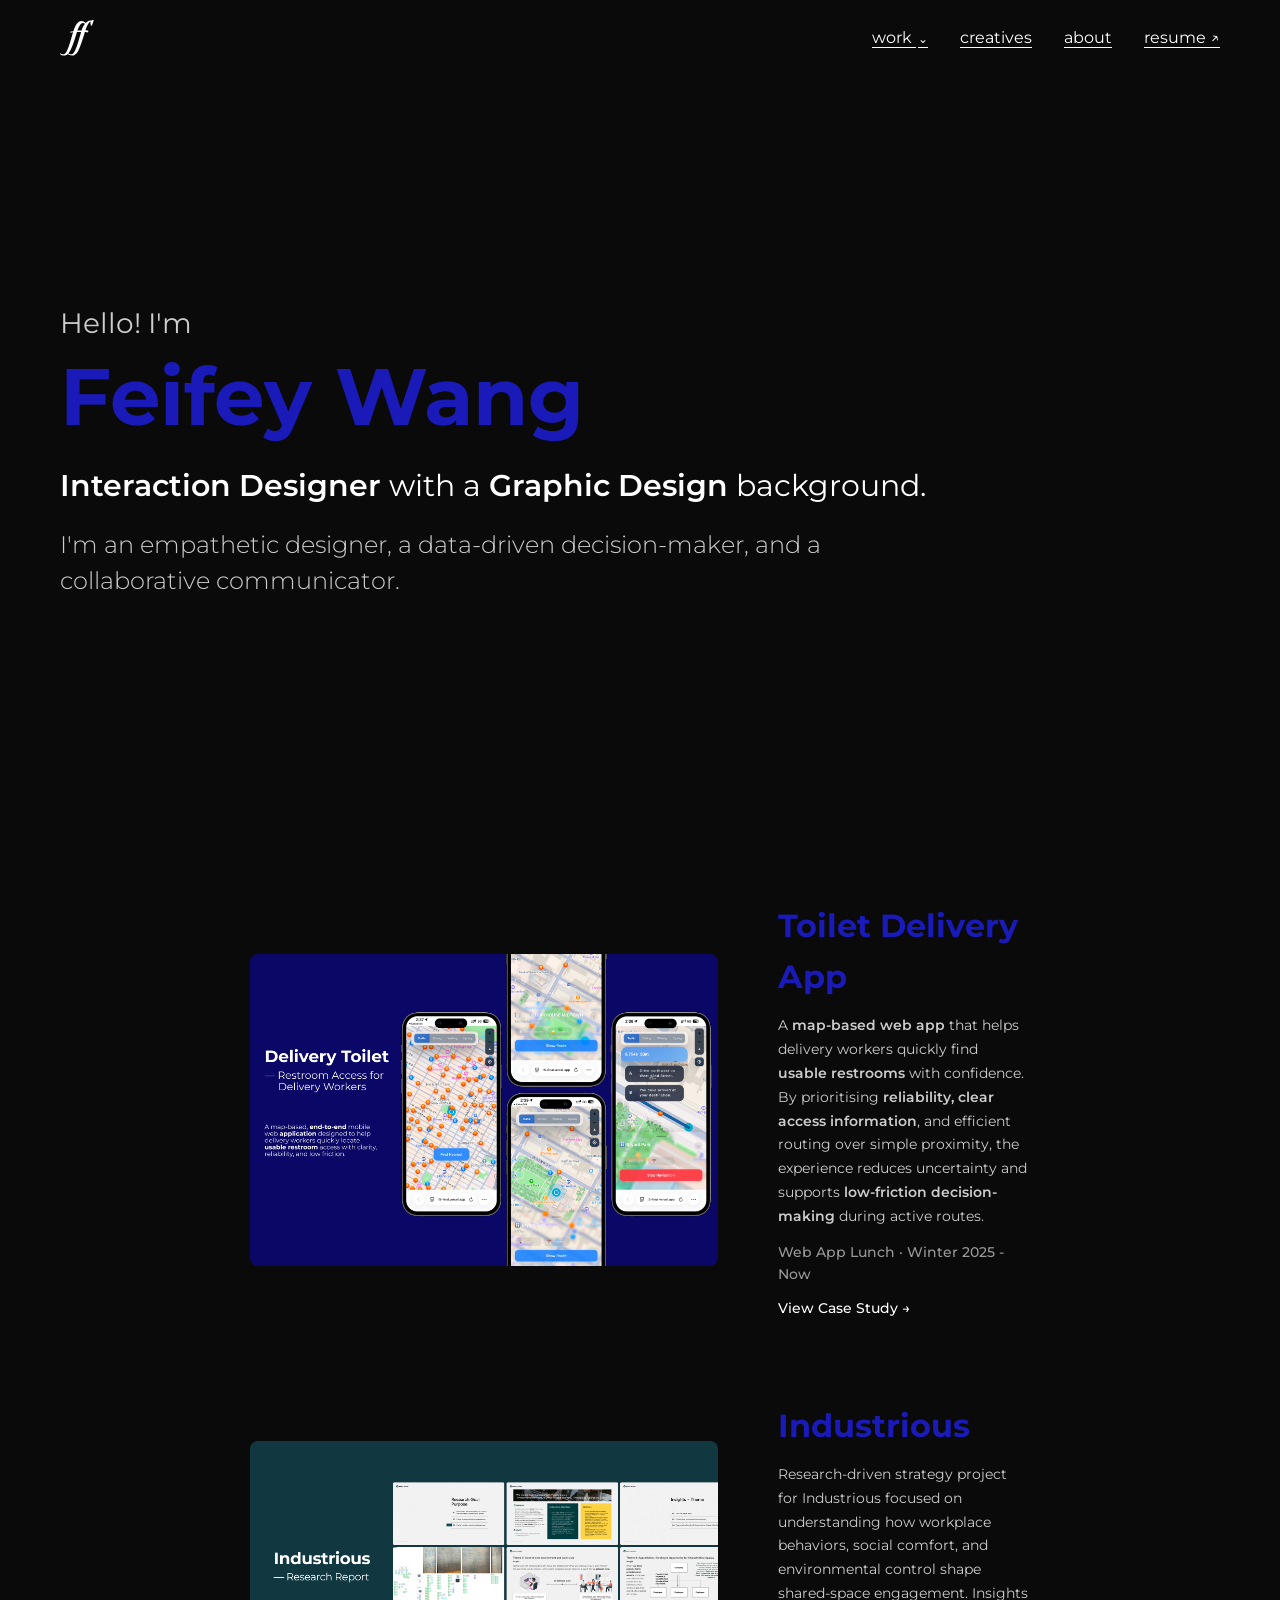
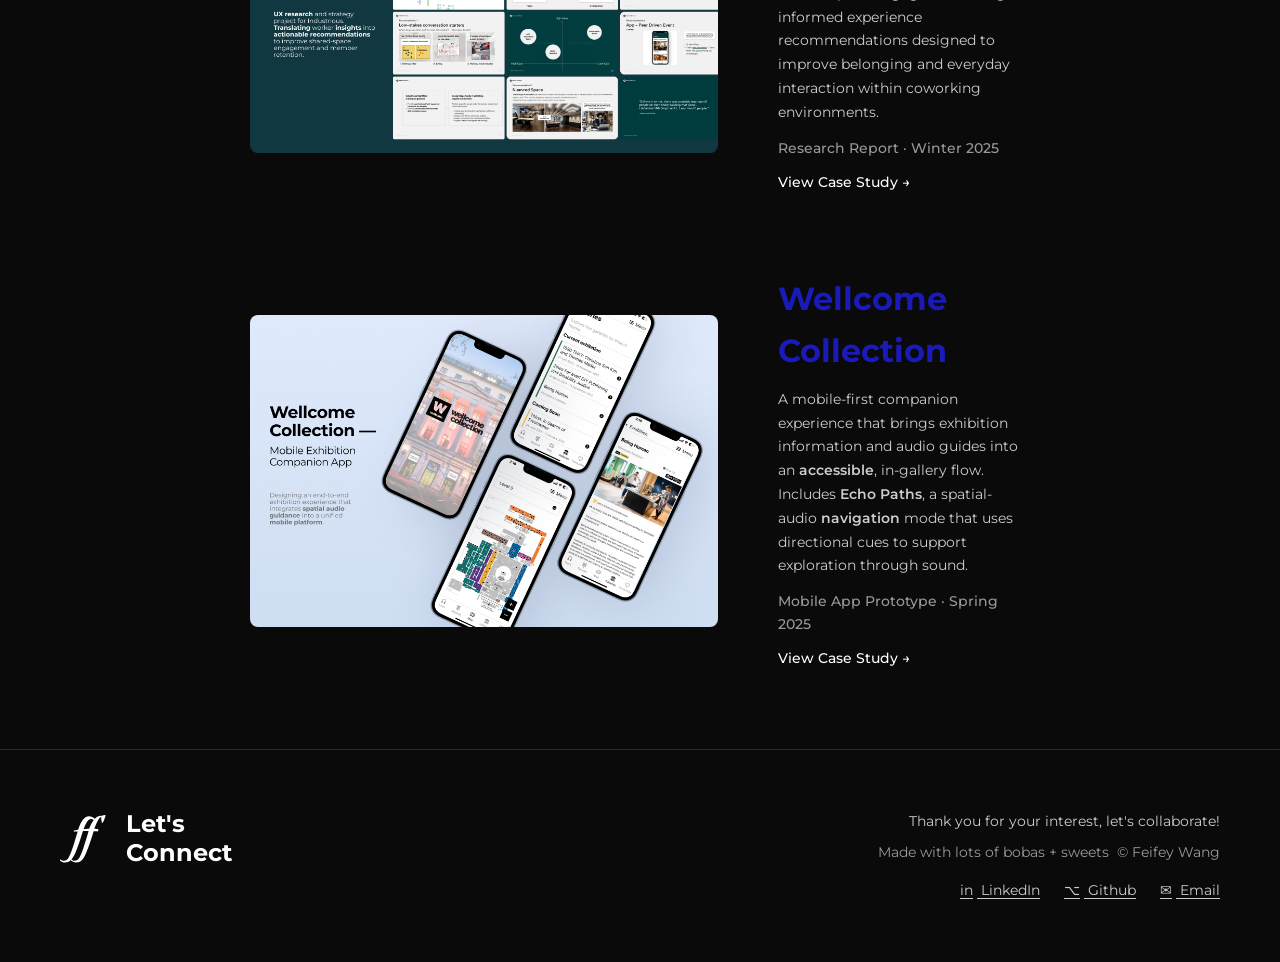
==== index.html @ dd82bda0 "Move site files to repo root for GitHub Pages deployment" ====
<!DOCTYPE html>
<html lang="en">
<head>
  <meta charset="UTF-8">
  <meta name="viewport" content="width=device-width, initial-scale=1.0">
  <title>Feifey Wang — Interaction Designer</title>
  <link rel="icon" href="重用/ff.svg">
  <link rel="apple-touch-icon" href="重用/ff.svg">
  <link rel="preconnect" href="https://fonts.googleapis.com">
  <link rel="preconnect" href="https://fonts.gstatic.com" crossorigin>
  <link href="https://fonts.googleapis.com/css2?family=Montserrat:wght@300;400;500;600;700&display=swap" rel="stylesheet">
  <link rel="stylesheet" href="style.css">
</head>
<body>

  <!-- ======================== NAV ======================== -->
  <nav class="nav">
    <a href="index.html" class="nav-logo">
      <img src="重用/ff.svg" alt="Feifey Wang logo">
    </a>
    <div class="nav-links">
      <div class="nav-dropdown">
        <a href="#works" class="nav-link dropdown-trigger">work <span class="dropdown-arrow">&#8964;</span></a>
        <div class="dropdown-menu">
          <div class="dropdown-menu-inner">
            <a href="toiletdeliveryapp.html">Toilet Delivery</a>
            <a href="industrious.html">Industrious</a>
            <a href="wellcomecollection.html">Wellcome Collection</a>
          </div>
        </div>
      </div>
      <a href="creatives.html" class="nav-link">creatives</a>
      <a href="about.html" class="nav-link">about</a>
      <a href="assets/Feifey_Wang_Resume_Interaction.pdf" class="nav-link" target="_blank" rel="noopener noreferrer">resume ↗</a>
    </div>
  </nav>

  <!-- ======================== HERO ======================== -->
  <section class="hero">
    <div class="hero-content">
      <p class="hero-greeting">Hello! I'm</p>
      <h1 class="hero-name">Feifey Wang</h1>
      <p class="hero-tagline">
        <strong>Interaction Designer</strong> with a <strong>Graphic Design</strong> background.
      </p>
      <p class="hero-description">
        I'm an empathetic designer, a data-driven decision-maker, and a collaborative communicator.
      </p>
    </div>
  </section>

  <!-- ======================== WORKS ======================== -->
  <section class="works" id="works">

    <!-- Project Card 1: Toilet Delivery App -->
    <article class="project-card">
      <a href="toiletdeliveryapp.html" class="project-card-image">
        <img src="重用/Delivery_Toilet.png" alt="Toilet Delivery App — map-based web app for delivery workers">
      </a>
      <div class="project-card-info">
        <h2 class="project-card-title">
          <a href="toiletdeliveryapp.html">Toilet Delivery App</a>
        </h2>
        <p class="project-card-description">
          A <strong>map-based web app</strong> that helps delivery workers quickly find <strong>usable restrooms</strong> with confidence. By prioritising <strong>reliability, clear access information</strong>, and efficient routing over simple proximity, the experience reduces uncertainty and supports <strong>low-friction decision-making</strong> during active routes.
        </p>
        <p class="project-card-meta">Web App Lunch · Winter 2025 - Now</p>
        <a href="toiletdeliveryapp.html" class="project-card-link">View Case Study →</a>
      </div>
    </article>

    <!-- Project Card 2: Industrious -->
    <article class="project-card">
      <a href="industrious.html" class="project-card-image">
        <img src="重用/Industrious_Cover.png" alt="Industrious — research-driven strategy for coworking engagement">
      </a>
      <div class="project-card-info">
        <h2 class="project-card-title">
          <a href="industrious.html">Industrious</a>
        </h2>
        <p class="project-card-description">
          Research-driven strategy project for Industrious focused on understanding how workplace behaviors, social comfort, and environmental control shape shared-space engagement. Insights informed experience recommendations designed to improve belonging and everyday interaction within coworking environments.
        </p>
        <p class="project-card-meta">Research Report · Winter 2025</p>
        <a href="industrious.html" class="project-card-link">View Case Study →</a>
      </div>
    </article>

    <!-- Project Card 3: Wellcome Collection -->
    <article class="project-card">
      <a href="wellcomecollection.html" class="project-card-image">
        <img src="重用/Wellcome_Collection.png" alt="Wellcome Collection — mobile exhibition companion app">
      </a>
      <div class="project-card-info">
        <h2 class="project-card-title">
          <a href="wellcomecollection.html">Wellcome Collection</a>
        </h2>
        <p class="project-card-description">
          A mobile-first companion experience that brings exhibition information and audio guides into an <strong>accessible</strong>, in-gallery flow. Includes <strong>Echo Paths</strong>, a spatial-audio <strong>navigation</strong> mode that uses directional cues to support exploration through sound.
        </p>
        <p class="project-card-meta">Mobile App Prototype · Spring 2025</p>
        <a href="wellcomecollection.html" class="project-card-link">View Case Study →</a>
      </div>
    </article>

  </section>

  <!-- ======================== FOOTER ======================== -->
  <footer class="footer">
    <div class="footer-left">
      <img src="重用/ff.svg" alt="Feifey Wang logo" class="footer-logo">
      <h2 class="footer-heading">Let's<br>Connect</h2>
    </div>
    <div class="footer-right">
      <p class="footer-text">Thank you for your interest, let's collaborate!</p>
      <p class="footer-credit">Made with lots of bobas + sweets &nbsp;© Feifey Wang</p>
      <div class="footer-links">
        <a href="https://www.linkedin.com/in/feifey-wang/" target="_blank" rel="noopener noreferrer">
          <span class="footer-link-icon">in</span> LinkedIn
        </a>
        <a href="https://github.com/feifeywang" target="_blank" rel="noopener noreferrer">
          <span class="footer-link-icon">⌥</span> Github
        </a>
        <a href="mailto:cwang54@sva.edu">
          <span class="footer-link-icon">✉</span> Email
        </a>
      </div>
    </div>
  </footer>

</body>
</html>
---- style.css ----
/* ============================================
   DESIGN SYSTEM — CSS Variables
   ============================================ */

:root {
  --bg-primary: #0a0a0a;
  --bg-secondary: #111111;
  --text-primary: #ffffff;
  --text-secondary: #cccccc;
  --text-muted: #999999;
  --accent-blue: #1a1ab8;
  --accent-blue-hover: #2424d4;
  --link-color: #ffffff;
  --card-bg: #1a1a1a;
  --card-border: #2a2a2a;

  --font-primary: 'Montserrat', sans-serif;
  --radius: 8px;
  --radius-pill: 999px;
  --max-width: 900px;
  --side-padding: 60px;
  --section-gap: 80px;
}


/* ============================================
   RESET & BASE
   ============================================ */

*, *::before, *::after {
  margin: 0;
  padding: 0;
  box-sizing: border-box;
}

html {
  scroll-behavior: smooth;
}

body {
  font-family: var(--font-primary);
  background-color: var(--bg-primary);
  color: var(--text-primary);
  font-size: 16px;
  line-height: 1.6;
  -webkit-font-smoothing: antialiased;
  -moz-osx-font-smoothing: grayscale;
}

a {
  color: var(--link-color);
  text-decoration: none;
}

img {
  max-width: 100%;
  height: auto;
  display: block;
}

strong {
  font-weight: 600;
}


/* ============================================
   NAVIGATION
   ============================================ */

.nav {
  position: fixed;
  top: 0;
  left: 0;
  right: 0;
  z-index: 1000;
  display: flex;
  align-items: center;
  justify-content: space-between;
  padding: 20px var(--side-padding);
  background-color: transparent;
  transition: background-color 0.3s ease;
}

.nav-logo img {
  height: 36px;
  width: auto;
  /* SVG is already white, no filter needed */
}

.nav-links {
  display: flex;
  align-items: center;
  gap: 32px;
}

.nav-link {
  font-size: 16px;
  font-weight: 400;
  color: var(--text-primary);
  text-decoration: underline;
  text-underline-offset: 4px;
  transition: color 0.2s ease;
}

.nav-link:hover {
  color: var(--accent-blue);
}

/* Dropdown */
.nav-dropdown {
  position: relative;
}

.dropdown-trigger {
  cursor: pointer;
}

.dropdown-arrow {
  font-size: 12px;
  margin-left: 2px;
}

.dropdown-menu {
  visibility: hidden;
  opacity: 0;
  position: absolute;
  top: 100%;
  right: 0;
  padding-top: 12px; /* invisible bridge so hover doesn't break */
  z-index: 1001;
  transition: opacity 0.2s ease, visibility 0.2s ease;
}

.dropdown-menu-inner {
  background-color: var(--bg-secondary);
  border: 1px solid var(--card-border);
  border-radius: var(--radius);
  padding: 8px 0;
  min-width: 180px;
}

.nav-dropdown:hover .dropdown-menu {
  visibility: visible;
  opacity: 1;
}

.dropdown-menu a {
  display: block;
  padding: 10px 20px;
  font-size: 14px;
  color: var(--text-primary);
  transition: background-color 0.2s ease;
}

.dropdown-menu a:hover {
  background-color: var(--card-bg);
}


/* ============================================
   HERO
   ============================================ */

.hero {
  min-height: 100vh;
  display: flex;
  align-items: center;
  padding: 0 var(--side-padding);
}

.hero-content {
  max-width: var(--max-width);
  width: 100%;
}

.hero-greeting {
  font-size: 28px;
  font-weight: 400;
  color: var(--text-secondary);
  margin-bottom: 8px;
}

.hero-name {
  font-size: 80px;
  font-weight: 700;
  color: var(--accent-blue);
  line-height: 1.1;
  margin-bottom: 24px;
}

.hero-tagline {
  font-size: 30px;
  font-weight: 400;
  color: var(--text-primary);
  margin-bottom: 20px;
  line-height: 1.4;
}

.hero-description {
  font-size: 24px;
  font-weight: 300;
  color: var(--text-secondary);
  line-height: 1.5;
}


/* ============================================
   WORKS / PROJECT CARDS
   ============================================ */

.works {
  max-width: var(--max-width);
  margin: 0 auto;
  padding: 0 var(--side-padding) var(--section-gap);
  display: flex;
  flex-direction: column;
  gap: var(--section-gap);
}

.project-card {
  display: grid;
  grid-template-columns: 60% 1fr;
  gap: 60px;
  align-items: center;
}

.project-card-image img {
  width: 100%;
  border-radius: var(--radius);
  transition: transform 0.3s ease;
}

.project-card-image:hover img {
  transform: scale(1.02);
}

.project-card-info {
  display: flex;
  flex-direction: column;
  gap: 12px;
}

.project-card-title a {
  font-size: 32px;
  font-weight: 700;
  color: var(--accent-blue);
  text-decoration: none;
  transition: opacity 0.2s ease;
}

.project-card-title a:hover {
  opacity: 0.8;
}

.project-card-description {
  font-size: 14px;
  font-weight: 400;
  color: var(--text-secondary);
  line-height: 1.7;
}

.project-card-meta {
  font-size: 14px;
  font-weight: 500;
  color: var(--text-muted);
}

.project-card-link {
  font-size: 14px;
  font-weight: 500;
  color: var(--text-primary);
  text-decoration: none;
  transition: opacity 0.2s ease;
}

.project-card-link:hover {
  opacity: 0.7;
}


/* ============================================
   FOOTER
   ============================================ */

.footer {
  display: flex;
  justify-content: space-between;
  align-items: flex-start;
  padding: 60px var(--side-padding);
  border-top: 1px solid var(--card-border);
}

.footer-left {
  display: flex;
  align-items: center;
  gap: 20px;
}

.footer-logo {
  height: 48px;
  width: auto;
  /* SVG is already white, no filter needed */
}

.footer-heading {
  font-size: 24px;
  font-weight: 700;
  line-height: 1.2;
}

.footer-right {
  text-align: right;
  display: flex;
  flex-direction: column;
  gap: 8px;
}

.footer-text {
  font-size: 14px;
  font-weight: 400;
  color: var(--text-secondary);
}

.footer-credit {
  font-size: 14px;
  font-weight: 400;
  color: var(--text-muted);
}

.footer-links {
  display: flex;
  gap: 24px;
  justify-content: flex-end;
  margin-top: 8px;
}

.footer-links a {
  font-size: 14px;
  font-weight: 400;
  color: var(--text-secondary);
  text-decoration: underline;
  text-underline-offset: 3px;
  transition: color 0.2s ease;
}

.footer-links a:hover {
  color: var(--text-primary);
}

.footer-link-icon {
  margin-right: 4px;
}


/* ============================================
   ABOUT PAGE
   ============================================ */

.page-about {
  display: flex;
  flex-direction: column;
  min-height: 100vh;
}

.about-main {
  flex: 1;
  padding-top: 100px;
}

.about-hero {
  max-width: var(--max-width);
  margin: 0 auto;
  padding: 0 var(--side-padding) var(--section-gap);
}

.about-hero-title {
  font-size: 48px;
  font-weight: 700;
  margin-bottom: 40px;
}

.about-hero-content {
  display: grid;
  grid-template-columns: 1fr 1.2fr;
  gap: 40px;
  align-items: start;
}

.about-photo img {
  width: 100%;
  border-radius: var(--radius);
}

.about-bio {
  display: flex;
  flex-direction: column;
  gap: 12px;
}

.about-bio p {
  font-size: 14px;
  color: var(--text-secondary);
  line-height: 1.7;
}

.about-section-heading {
  font-size: 20px;
  font-weight: 700;
  color: var(--text-primary);
  margin-top: 16px;
  margin-bottom: 4px;
}

.about-section-heading:first-child {
  margin-top: 0;
}

/* Lifestyle section */
.about-lifestyle {
  max-width: var(--max-width);
  margin: 0 auto;
  padding: 0 var(--side-padding) var(--section-gap);
  text-align: center;
}

.about-lifestyle-heading {
  font-size: 20px;
  font-weight: 600;
  margin-bottom: 32px;
}

.about-lifestyle-grid {
  display: grid;
  grid-template-columns: repeat(4, 1fr);
  gap: 20px;
  margin-bottom: 24px;
}

.about-lifestyle-item img {
  width: 100%;
  aspect-ratio: 3 / 4;
  object-fit: cover;
  border-radius: var(--radius);
  margin-bottom: 8px;
}

.about-lifestyle-item p {
  font-size: 14px;
  color: var(--text-secondary);
}

.about-lifestyle-tagline {
  font-size: 16px;
  font-weight: 500;
  color: var(--text-muted);
  font-style: italic;
}


/* ============================================
   CASE STUDY — SHARED STYLES
   ============================================ */

.page-casestudy {
  display: flex;
  flex-direction: column;
  min-height: 100vh;
}

.casestudy-body {
  display: flex;
  position: relative;
}

.casestudy-main {
  flex: 1;
  min-width: 0;
}

/* ============================================
   TABLE OF CONTENTS (scroll-spy sidebar)
   ============================================ */

.cs-toc {
  width: 180px;
  flex-shrink: 0;
  position: relative;
  display: none; /* hidden by default, shown on large screens */
}

.cs-toc-inner {
  position: sticky;
  top: 100px;
  max-height: calc(100vh - 140px);
  overflow-y: auto;
  padding: 0 16px 0 24px;
}

.cs-toc-inner::-webkit-scrollbar {
  width: 0;
}

.cs-toc-list {
  list-style: none;
  padding: 0;
  margin: 0;
  border-left: 1px solid #333;
}

.cs-toc-item {
  padding: 6px 0 6px 16px;
  position: relative;
}

.cs-toc-item a {
  font-size: 11px;
  font-weight: 400;
  color: #666;
  text-decoration: none;
  line-height: 1.35;
  display: block;
  transition: color 0.2s ease;
}

.cs-toc-item a:hover {
  color: var(--text-primary);
}

.cs-toc-item.active {
  border-left: 2px solid var(--accent-blue);
  margin-left: -1px;
}

.cs-toc-item.active a {
  color: var(--accent-blue);
  font-weight: 600;
}

@media (min-width: 1200px) {
  .cs-toc {
    display: block;
  }
}

/* Case Study Hero */
.cs-hero {
  position: relative;
  padding: 120px var(--side-padding) 60px;
  overflow: hidden;
}

.cs-hero-inner {
  max-width: var(--max-width);
  margin: 0 auto;
  display: grid;
  grid-template-columns: 1fr 1.2fr;
  gap: 40px;
  align-items: center;
}

.cs-hero-text h1 {
  font-size: 48px;
  font-weight: 700;
  line-height: 1.1;
  margin-bottom: 8px;
}

.cs-hero-subtitle {
  font-size: 20px;
  font-weight: 400;
  color: var(--text-secondary);
  margin-bottom: 16px;
}

.cs-hero-description {
  font-size: 14px;
  color: var(--text-secondary);
  line-height: 1.7;
}

.cs-hero-image img {
  width: 100%;
  border-radius: var(--radius);
}

/* Meta Grid */
.cs-meta {
  max-width: var(--max-width);
  margin: 0 auto;
  padding: 40px var(--side-padding);
  display: grid;
  grid-template-columns: repeat(4, 1fr);
  gap: 24px;
}

.cs-meta-5col {
  grid-template-columns: repeat(5, 1fr);
}

.cs-meta-label {
  font-size: 14px;
  font-weight: 600;
  color: var(--accent-blue);
  text-transform: uppercase;
  margin-bottom: 8px;
}

.cs-meta-value {
  font-size: 14px;
  color: var(--text-primary);
  line-height: 1.6;
}

/* Contribution Cards */
.cs-contributions {
  max-width: var(--max-width);
  margin: 0 auto;
  padding: 40px var(--side-padding) var(--section-gap);
}

.cs-contributions h2 {
  font-size: 24px;
  font-weight: 700;
  margin-bottom: 24px;
}

.cs-contributions-grid {
  display: grid;
  grid-template-columns: repeat(3, 1fr);
  gap: 16px;
}

.cs-contribution-card {
  background-color: var(--card-bg);
  border-radius: var(--radius);
  padding: 24px;
}

.cs-contribution-card p {
  font-size: 14px;
  color: var(--text-secondary);
  line-height: 1.6;
}

/* Blue Banner */
.cs-banner {
  background-color: var(--accent-blue);
  padding: 60px var(--side-padding);
  text-align: center;
}

.cs-banner h2 {
  font-size: 32px;
  font-weight: 700;
  color: var(--text-primary);
  max-width: var(--max-width);
  margin: 0 auto;
  line-height: 1.3;
}

.cs-banner p {
  font-size: 16px;
  color: var(--text-secondary);
  max-width: var(--max-width);
  margin: 8px auto 0;
}

/* Content Section */
.cs-section {
  max-width: var(--max-width);
  margin: 0 auto;
  padding: var(--section-gap) var(--side-padding);
}

.cs-section h2 {
  font-size: 28px;
  font-weight: 700;
  margin-bottom: 16px;
}

.cs-section h3 {
  font-size: 20px;
  font-weight: 700;
  margin-bottom: 12px;
}

.cs-section p {
  font-size: 16px;
  color: var(--text-secondary);
  line-height: 1.7;
  margin-bottom: 16px;
}

.cs-section p:last-child {
  margin-bottom: 0;
}

/* Two-column layout (text + image) */
.cs-two-col {
  display: grid;
  grid-template-columns: 1fr 1.2fr;
  gap: 40px;
  align-items: center;
  margin-bottom: 40px;
}

.cs-two-col-reverse {
  grid-template-columns: 1.2fr 1fr;
}

.cs-two-col img {
  width: 100%;
  border-radius: var(--radius);
}

/* Quote block */
.cs-quote {
  display: flex;
  gap: 24px;
  align-items: flex-start;
  padding: 32px 0;
}

.cs-quote-avatar {
  width: 64px;
  height: 64px;
  border-radius: 50%;
  background-color: var(--card-bg);
  flex-shrink: 0;
}

.cs-quote-text {
  font-size: 14px;
  color: var(--text-secondary);
  line-height: 1.7;
}

.cs-quote-name {
  font-size: 14px;
  font-weight: 600;
  color: var(--text-primary);
  margin-bottom: 8px;
}

/* Stats / Pie Charts */
.cs-stats-row {
  display: grid;
  grid-template-columns: repeat(3, 1fr);
  gap: 32px;
  text-align: center;
  margin: 40px 0;
}

.cs-stat-item {
  display: flex;
  flex-direction: column;
  align-items: center;
  gap: 12px;
}

.cs-pie {
  width: 140px;
  height: 140px;
  border-radius: 50%;
  position: relative;
  display: flex;
  align-items: center;
  justify-content: center;
}

.cs-pie-label {
  font-size: 18px;
  font-weight: 700;
  color: var(--accent-blue);
}

.cs-stat-caption {
  font-size: 14px;
  font-weight: 600;
  color: var(--text-primary);
}

/* Pain point blocks */
.cs-pain-points {
  display: flex;
  flex-direction: column;
  gap: 12px;
}

.cs-pain-point {
  background: linear-gradient(135deg, #333 0%, #555 100%);
  border-radius: var(--radius);
  padding: 20px 24px;
  text-align: center;
  font-size: 16px;
  font-weight: 500;
}

.cs-pain-point:last-child {
  background: linear-gradient(135deg, #8b0000 0%, #b22222 100%);
}

/* Design Principles */
.cs-principles {
  display: grid;
  grid-template-columns: repeat(3, 1fr);
  gap: 24px;
  margin: 32px 0;
}

.cs-principle h4 {
  font-size: 16px;
  font-weight: 700;
  margin-bottom: 8px;
}

.cs-principle p {
  font-size: 14px;
  color: var(--text-secondary);
}

/* Feature blocks */
.cs-feature {
  display: grid;
  grid-template-columns: 1fr 1.2fr;
  gap: 40px;
  align-items: center;
  padding: 40px 0;
}

.cs-feature-reverse {
  grid-template-columns: 1.2fr 1fr;
}

.cs-feature h3 {
  font-size: 20px;
  font-weight: 700;
  margin-bottom: 12px;
}

.cs-feature p {
  font-size: 14px;
  color: var(--text-secondary);
  line-height: 1.7;
}

.cs-feature img {
  width: 100%;
  border-radius: var(--radius);
}

/* Image placeholder */
.cs-image-full {
  margin: 32px 0;
}

.cs-image-full img {
  width: 100%;
  border-radius: var(--radius);
}

.cs-image-caption {
  font-size: 13px;
  color: var(--text-muted);
  text-align: center;
  margin-top: 8px;
}

/* Findings / Theme cards */
.cs-themes {
  display: grid;
  grid-template-columns: repeat(3, 1fr);
  gap: 16px;
  margin: 32px 0;
}

.cs-theme-card {
  background-color: var(--card-bg);
  border-radius: var(--radius);
  padding: 24px;
}

.cs-theme-card h4 {
  font-size: 16px;
  font-weight: 700;
  margin-bottom: 12px;
}

.cs-theme-card .cs-theme-label {
  font-size: 12px;
  color: var(--text-muted);
  margin-bottom: 4px;
}

.cs-theme-card p {
  font-size: 14px;
  color: var(--text-secondary);
  line-height: 1.6;
  margin-bottom: 8px;
}

/* Recommendation section */
.cs-recommendation {
  padding: var(--section-gap) 0;
}

.cs-recommendation h3 {
  font-size: 24px;
  font-weight: 700;
  margin-bottom: 12px;
}

.cs-recommendation > p {
  font-size: 16px;
  color: var(--text-secondary);
  margin-bottom: 24px;
}

/* What Changes / Why / Signals table */
.cs-eval-table {
  display: grid;
  grid-template-columns: repeat(3, 1fr);
  gap: 16px;
  margin-top: 24px;
  padding: 20px;
  background-color: var(--card-bg);
  border-radius: var(--radius);
}

.cs-eval-col h4 {
  font-size: 14px;
  font-weight: 600;
  color: var(--text-primary);
  margin-bottom: 8px;
}

.cs-eval-col p, .cs-eval-col li {
  font-size: 13px;
  color: var(--text-secondary);
  line-height: 1.6;
}

.cs-eval-col ul {
  list-style: disc;
  padding-left: 16px;
}

.cs-eval-col li {
  margin-bottom: 4px;
}

/* Outcomes grid */
.cs-outcomes {
  display: grid;
  grid-template-columns: repeat(2, 1fr);
  gap: 16px;
  margin: 24px 0;
}

.cs-outcome-card {
  background-color: var(--card-bg);
  border-radius: var(--radius);
  padding: 24px;
}

.cs-outcome-card h4 {
  font-size: 16px;
  font-weight: 700;
  margin-bottom: 8px;
}

.cs-outcome-card p {
  font-size: 14px;
  color: var(--text-secondary);
}

/* Next steps grid */
.cs-next-steps {
  display: grid;
  grid-template-columns: repeat(2, 1fr);
  gap: 24px;
  margin: 24px 0;
}

.cs-next-step h4 {
  font-size: 16px;
  font-weight: 600;
  margin-bottom: 8px;
}

.cs-next-step p {
  font-size: 14px;
  color: var(--text-secondary);
  line-height: 1.6;
}

/* Takeaway cards */
.cs-takeaways {
  max-width: var(--max-width);
  margin: 0 auto;
  padding: 40px var(--side-padding) var(--section-gap);
}

.cs-takeaways h2 {
  font-size: 24px;
  font-weight: 700;
  margin-bottom: 24px;
}

.cs-takeaways-grid {
  display: grid;
  grid-template-columns: repeat(3, 1fr);
  gap: 16px;
}

.cs-takeaway-card {
  background-color: var(--card-bg);
  border-radius: var(--radius);
  padding: 24px;
}

.cs-takeaway-card p {
  font-size: 14px;
  color: var(--text-secondary);
  line-height: 1.6;
}

/* View Prototype Button */
.cs-cta {
  text-align: center;
  padding: 40px 0;
}

.cs-cta-button {
  display: inline-block;
  background-color: var(--accent-blue);
  color: var(--text-primary);
  font-size: 16px;
  font-weight: 600;
  padding: 16px 48px;
  border-radius: var(--radius-pill);
  text-decoration: none;
  transition: background-color 0.2s ease;
}

.cs-cta-button:hover {
  background-color: var(--accent-blue-hover);
}

.cs-supporting {
  text-align: center;
  margin-top: 16px;
}

.cs-supporting h3 {
  font-size: 16px;
  font-weight: 700;
  margin-bottom: 8px;
}

.cs-supporting a {
  font-size: 14px;
  color: var(--accent-blue);
  text-decoration: underline;
}


/* ============================================
   CREATIVES PAGE
   ============================================ */

.page-creatives {
  display: flex;
  flex-direction: column;
  min-height: 100vh;
}

.creatives-main {
  flex: 1;
  padding-top: 100px;
}

.creatives-section {
  max-width: var(--max-width);
  margin: 0 auto;
  padding: 0 var(--side-padding) var(--section-gap);
}

.creatives-section-header {
  display: grid;
  grid-template-columns: 1fr 2fr;
  gap: 40px;
  align-items: start;
  margin-bottom: 32px;
}

.creatives-section-header h2 {
  font-size: 36px;
  font-weight: 700;
}

.creatives-section-header p {
  font-size: 14px;
  color: var(--text-secondary);
  line-height: 1.7;
  margin-bottom: 8px;
}

.creatives-grid {
  display: grid;
  grid-template-columns: repeat(3, 1fr);
  gap: 12px;
}

.creatives-grid img {
  width: 100%;
  border-radius: var(--radius);
  aspect-ratio: 1;
  object-fit: cover;
}

.creatives-grid-wide img {
  aspect-ratio: auto;
}


/* ============================================
   RESPONSIVE — TABLET (768px)
   ============================================ */

@media (max-width: 768px) {
  :root {
    --side-padding: 32px;
    --section-gap: 60px;
  }

  .hero-name {
    font-size: 56px;
  }

  .hero-tagline {
    font-size: 24px;
  }

  .hero-description {
    font-size: 20px;
  }

  .project-card {
    grid-template-columns: 1fr;
    gap: 24px;
  }

  .footer {
    flex-direction: column;
    gap: 32px;
  }

  .footer-right {
    text-align: left;
  }

  .footer-links {
    justify-content: flex-start;
  }

  /* About */
  .about-hero-content {
    grid-template-columns: 1fr;
  }

  .about-lifestyle-grid {
    grid-template-columns: repeat(2, 1fr);
  }

  /* Case Study */
  .cs-hero-inner {
    grid-template-columns: 1fr;
  }

  .cs-meta {
    grid-template-columns: repeat(2, 1fr);
  }

  .cs-meta-5col {
    grid-template-columns: repeat(2, 1fr);
  }

  .cs-contributions-grid {
    grid-template-columns: 1fr;
  }

  .cs-two-col, .cs-two-col-reverse,
  .cs-feature, .cs-feature-reverse {
    grid-template-columns: 1fr;
  }

  .cs-stats-row {
    grid-template-columns: repeat(2, 1fr);
  }

  .cs-principles {
    grid-template-columns: 1fr;
  }

  .cs-themes {
    grid-template-columns: 1fr;
  }

  .cs-eval-table {
    grid-template-columns: 1fr;
  }

  .cs-takeaways-grid {
    grid-template-columns: 1fr;
  }

  .cs-outcomes {
    grid-template-columns: 1fr;
  }

  .cs-next-steps {
    grid-template-columns: 1fr;
  }

  /* Creatives */
  .creatives-section-header {
    grid-template-columns: 1fr;
  }

  .creatives-grid {
    grid-template-columns: repeat(2, 1fr);
  }
}


/* ============================================
   RESPONSIVE — MOBILE (480px)
   ============================================ */

@media (max-width: 480px) {
  :root {
    --side-padding: 20px;
    --section-gap: 48px;
  }

  .nav {
    padding: 16px var(--side-padding);
  }

  .nav-logo img {
    height: 28px;
  }

  .nav-links {
    gap: 20px;
  }

  .nav-link {
    font-size: 14px;
  }

  .hero-name {
    font-size: 42px;
  }

  .hero-tagline {
    font-size: 20px;
  }

  .hero-description {
    font-size: 18px;
  }

  .project-card-title a {
    font-size: 24px;
  }

  .footer-heading {
    font-size: 20px;
  }

  .footer-links {
    flex-direction: column;
    gap: 12px;
  }
}
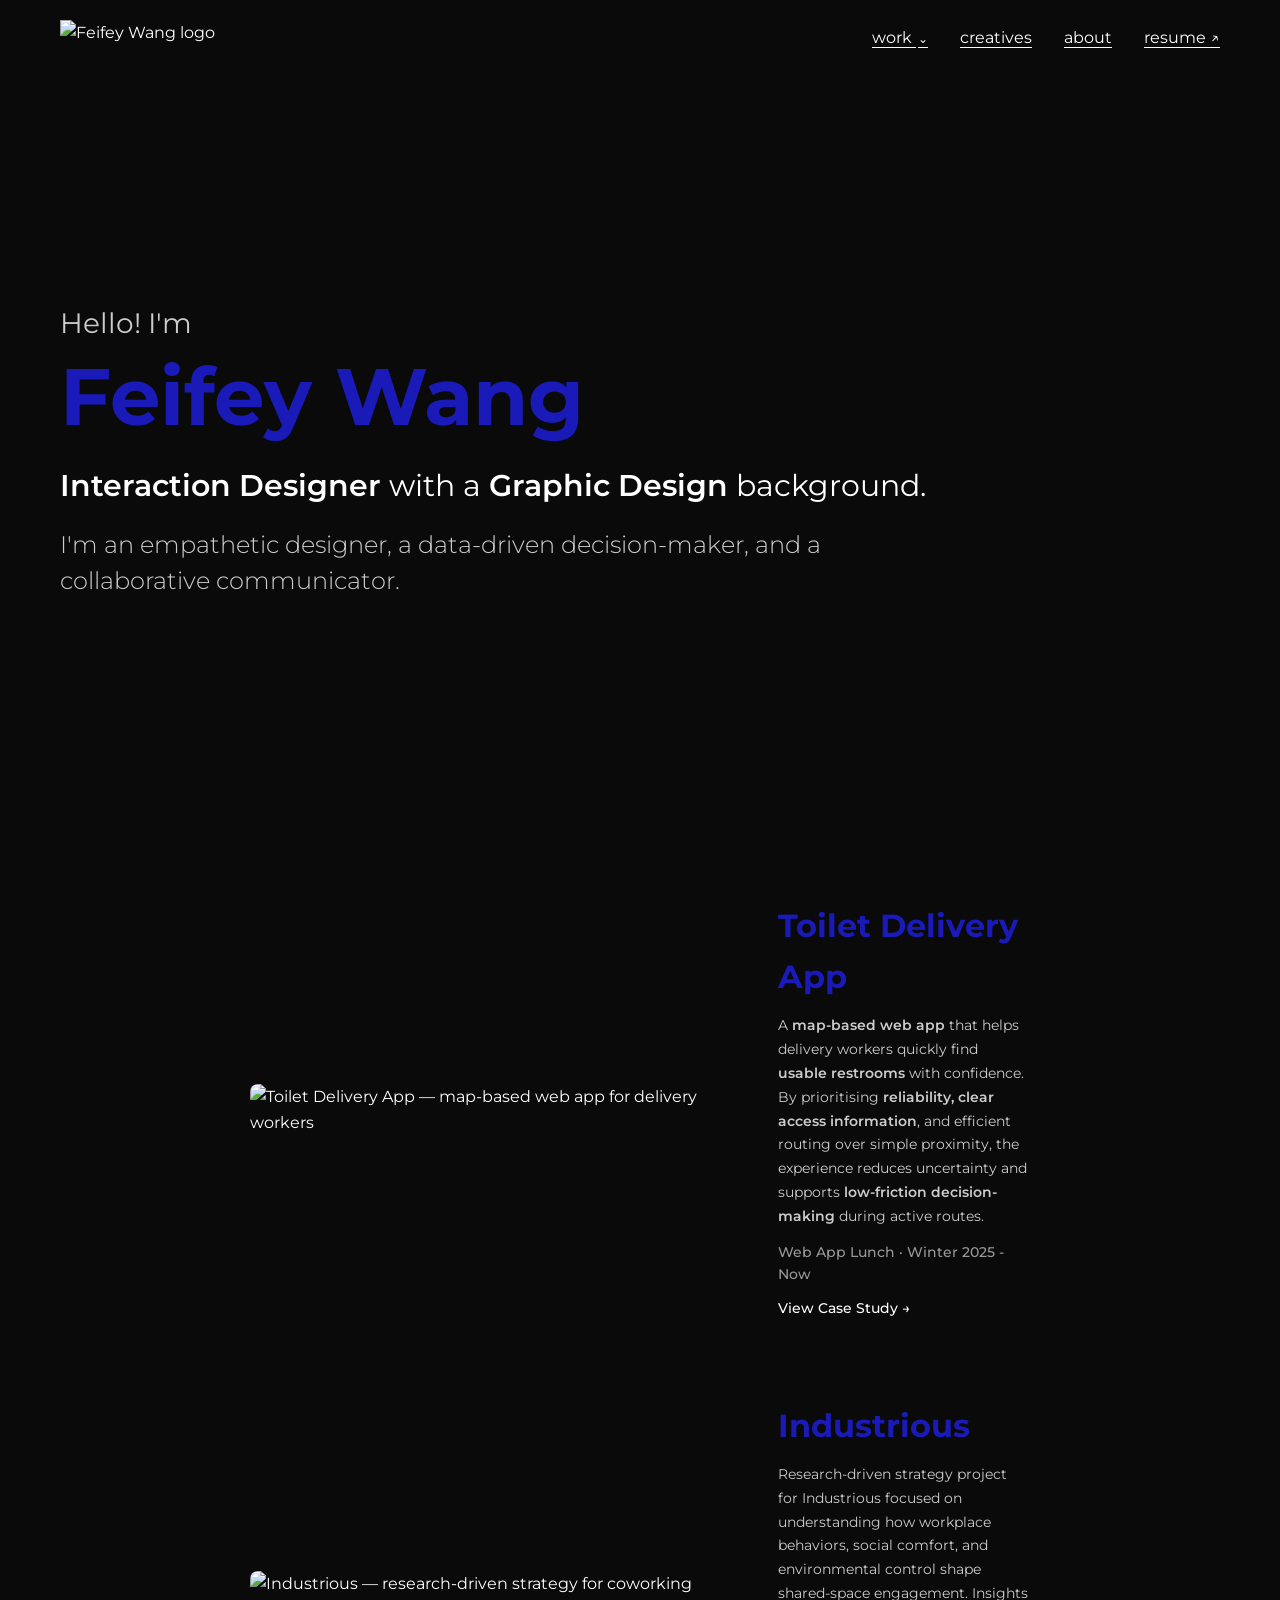
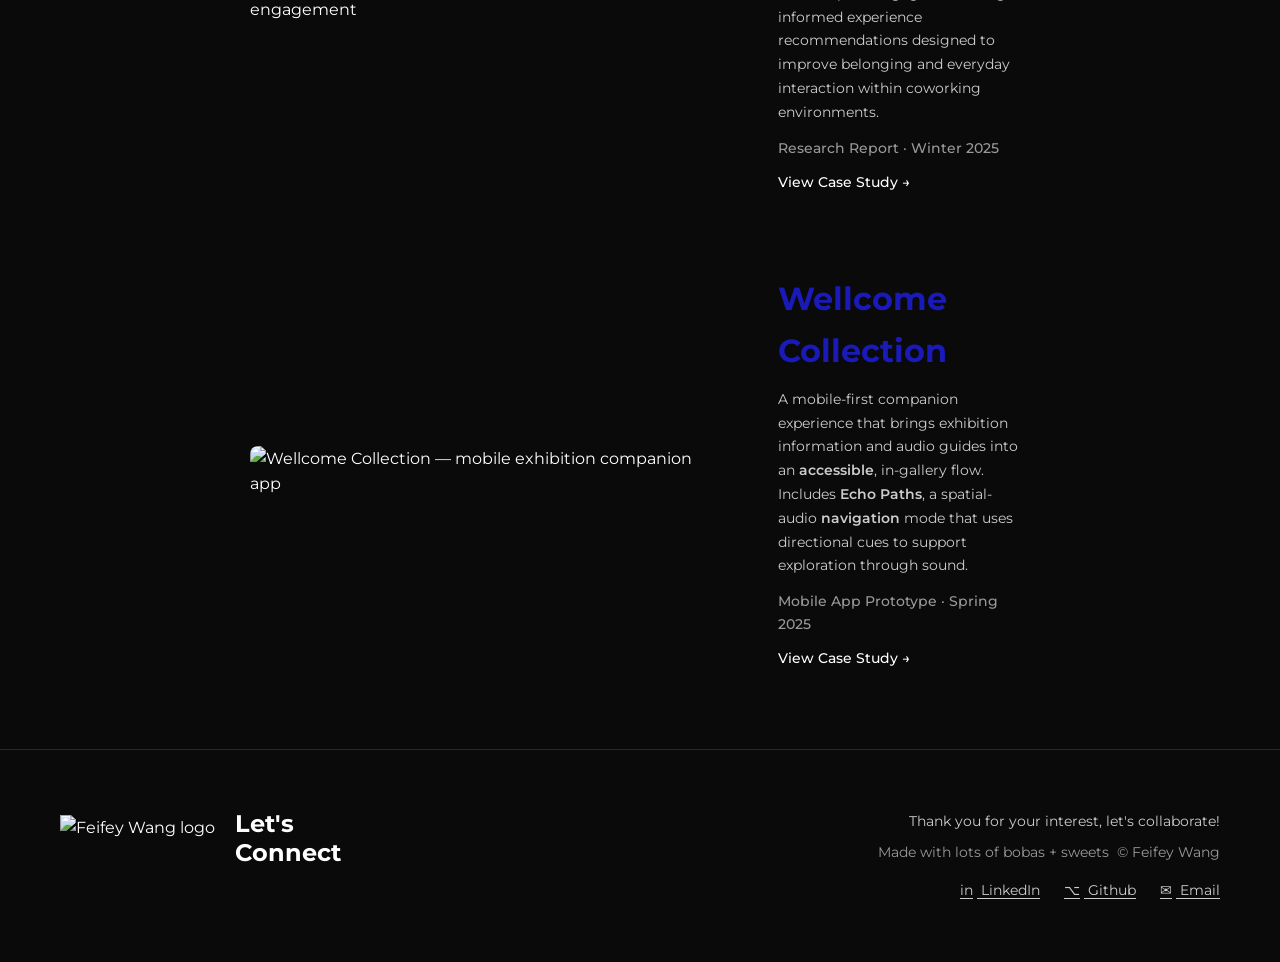
==== commit d9d7d2ef: "Website Structure Update" ====
--- a/index.html
+++ b/index.html
@@ -4,8 +4,8 @@
   <meta charset="UTF-8">
   <meta name="viewport" content="width=device-width, initial-scale=1.0">
   <title>Feifey Wang — Interaction Designer</title>
-  <link rel="icon" href="重用/ff.svg">
-  <link rel="apple-touch-icon" href="重用/ff.svg">
+  <link rel="icon" href="assets/images/common/logo-ff.svg">
+  <link rel="apple-touch-icon" href="assets/images/common/logo-ff.svg">
   <link rel="preconnect" href="https://fonts.googleapis.com">
   <link rel="preconnect" href="https://fonts.gstatic.com" crossorigin>
   <link href="https://fonts.googleapis.com/css2?family=Montserrat:wght@300;400;500;600;700&display=swap" rel="stylesheet">
@@ -16,7 +16,7 @@
   <!-- ======================== NAV ======================== -->
   <nav class="nav">
     <a href="index.html" class="nav-logo">
-      <img src="重用/ff.svg" alt="Feifey Wang logo">
+      <img src="assets/images/common/logo-ff.svg" alt="Feifey Wang logo">
     </a>
     <div class="nav-links">
       <div class="nav-dropdown">
@@ -55,7 +55,7 @@
     <!-- Project Card 1: Toilet Delivery App -->
     <article class="project-card">
       <a href="toiletdeliveryapp.html" class="project-card-image">
-        <img src="重用/Delivery_Toilet.png" alt="Toilet Delivery App — map-based web app for delivery workers">
+        <img src="assets/images/home/card-toilet.png" alt="Toilet Delivery App — map-based web app for delivery workers">
       </a>
       <div class="project-card-info">
         <h2 class="project-card-title">
@@ -72,7 +72,7 @@
     <!-- Project Card 2: Industrious -->
     <article class="project-card">
       <a href="industrious.html" class="project-card-image">
-        <img src="重用/Industrious_Cover.png" alt="Industrious — research-driven strategy for coworking engagement">
+        <img src="assets/images/home/card-industrious.png" alt="Industrious — research-driven strategy for coworking engagement">
       </a>
       <div class="project-card-info">
         <h2 class="project-card-title">
@@ -89,7 +89,7 @@
     <!-- Project Card 3: Wellcome Collection -->
     <article class="project-card">
       <a href="wellcomecollection.html" class="project-card-image">
-        <img src="重用/Wellcome_Collection.png" alt="Wellcome Collection — mobile exhibition companion app">
+        <img src="assets/images/home/card-wellcome.png" alt="Wellcome Collection — mobile exhibition companion app">
       </a>
       <div class="project-card-info">
         <h2 class="project-card-title">
@@ -108,7 +108,7 @@
   <!-- ======================== FOOTER ======================== -->
   <footer class="footer">
     <div class="footer-left">
-      <img src="重用/ff.svg" alt="Feifey Wang logo" class="footer-logo">
+      <img src="assets/images/common/logo-ff.svg" alt="Feifey Wang logo" class="footer-logo">
       <h2 class="footer-heading">Let's<br>Connect</h2>
     </div>
     <div class="footer-right">
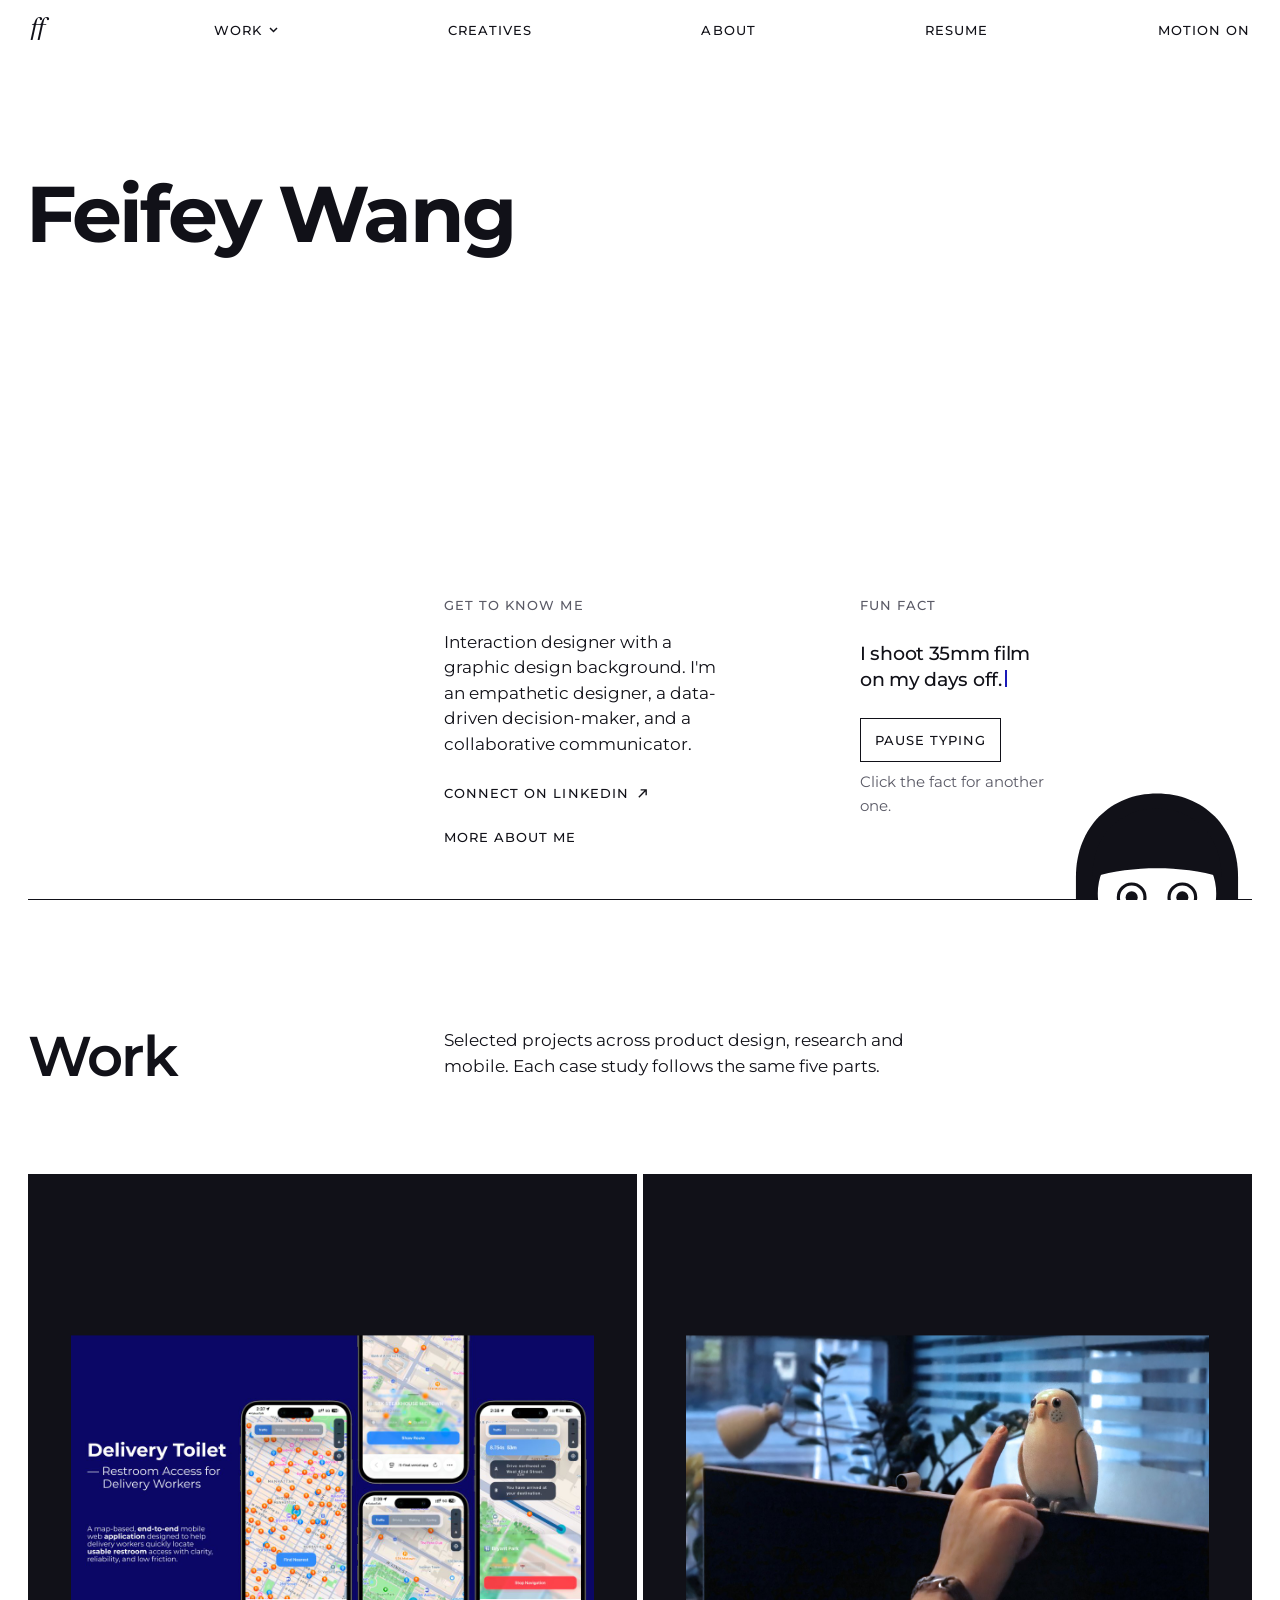
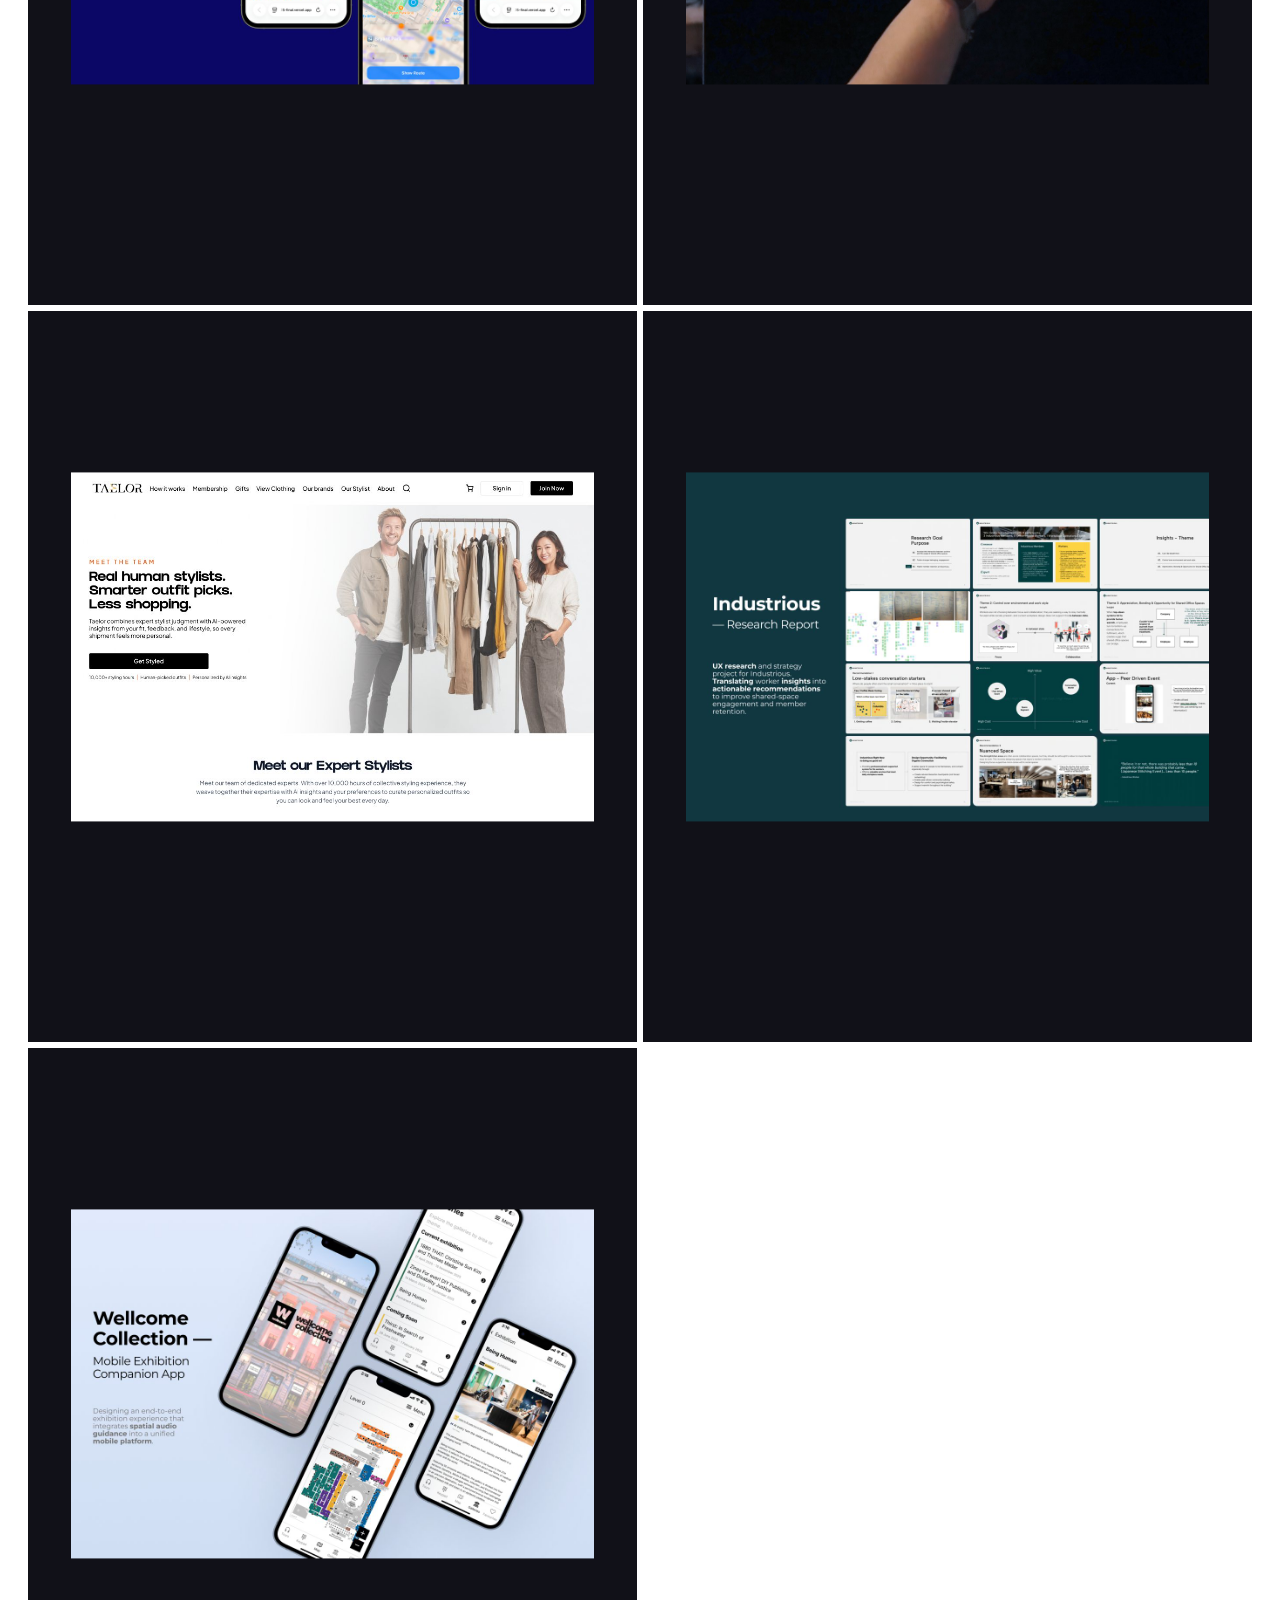
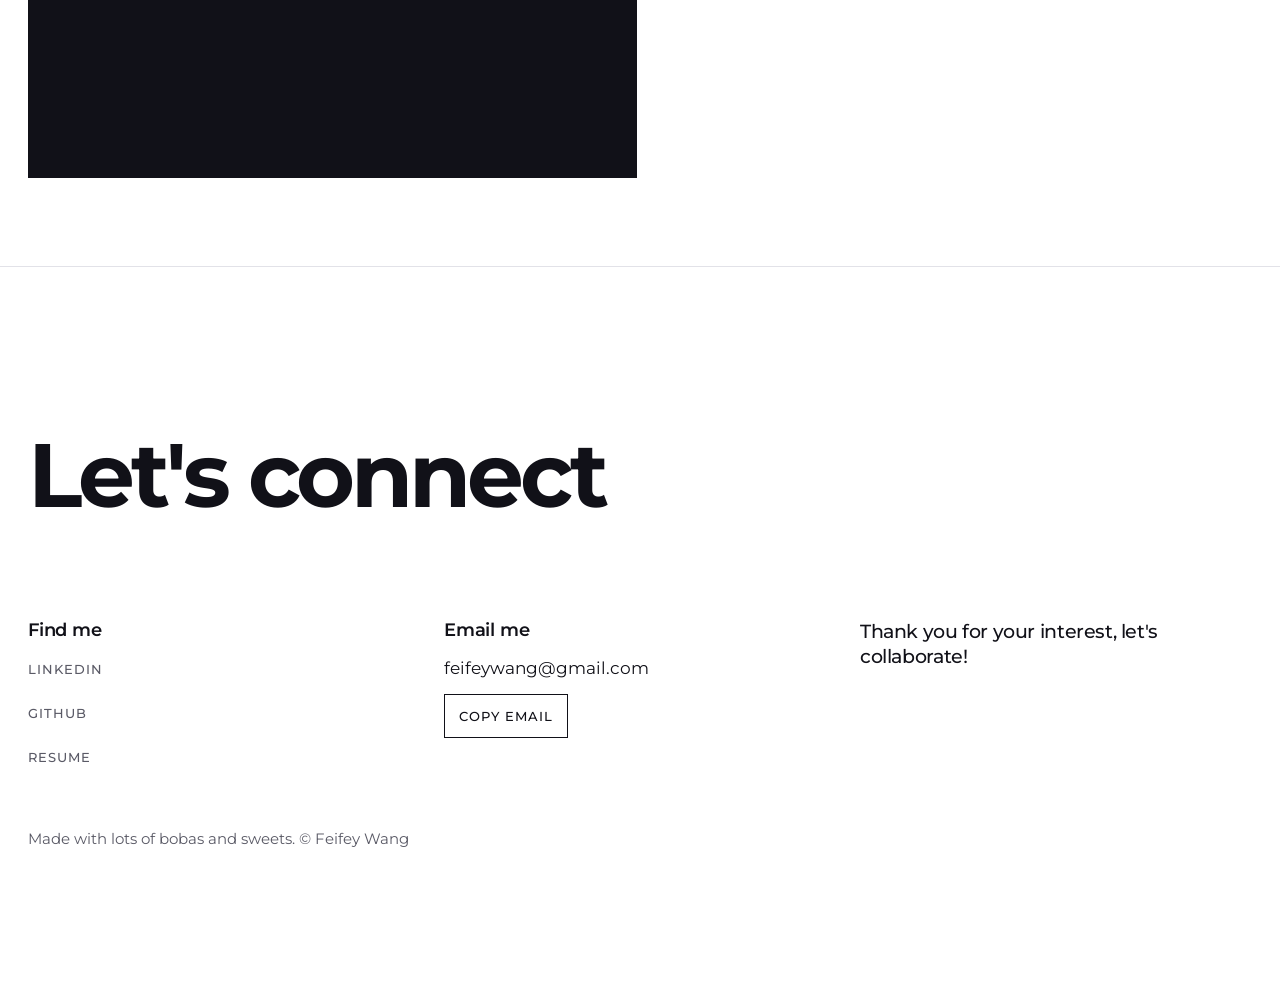
==== commit f16c650d: "Redesign the portfolio as a clean multi-page site - Rebuild Home, About, Creatives and the case stud" ====
--- a/index.html
+++ b/index.html
@@ -2,131 +2,129 @@
 <html lang="en">
 <head>
   <meta charset="UTF-8">
-  <meta name="viewport" content="width=device-width, initial-scale=1.0">
-  <title>Feifey Wang — Interaction Designer</title>
+  <meta name="viewport" content="width=device-width, initial-scale=1.0, viewport-fit=cover">
+  <title>Feifey Wang, Interaction Designer</title>
+  <meta name="description" content="Portfolio of Feifey Wang, an interaction and product designer in New York.">
   <link rel="icon" href="assets/images/common/logo-ff.svg">
   <link rel="apple-touch-icon" href="assets/images/common/logo-ff.svg">
   <link rel="preconnect" href="https://fonts.googleapis.com">
   <link rel="preconnect" href="https://fonts.gstatic.com" crossorigin>
-  <link href="https://fonts.googleapis.com/css2?family=Montserrat:wght@300;400;500;600;700&display=swap" rel="stylesheet">
+  <link href="https://fonts.googleapis.com/css2?family=Montserrat:wght@400;500;600;700&family=Instrument+Serif:ital@1&display=swap" rel="stylesheet">
   <link rel="stylesheet" href="style.css">
+  <script>(function(){var m=!matchMedia('(prefers-reduced-motion: reduce)').matches;try{var s=localStorage.getItem('fw-motion');if(s==='on')m=true;if(s==='off')m=false}catch(e){}document.documentElement.classList.add(m?'motion-on':'motion-off')})();</script>
+  <script src="main.js" defer></script>
 </head>
 <body>
+<a class="skip" href="#main" id="skip">Skip to content</a>
+<canvas id="trail" aria-hidden="true"></canvas>
+<div id="cursor-label" aria-hidden="true"></div>
+<header class="bar bar--top" id="topbar">
+  <nav class="wrap bar__in" aria-label="Main">
+    <a class="logo" href="index.html" data-nav="home" aria-current="page" aria-label="Feifey Wang, home"><span>ff</span></a>
+    <div class="navdd" id="work-dd">
+      <button type="button" id="work-btn" data-nav="work" aria-expanded="false" aria-controls="work-menu"><span>Work</span><svg class="navdd__chev" width="9" height="6" viewBox="0 0 9 6" aria-hidden="true"><path d="M1 1l3.5 3.5L8 1" fill="none" stroke="currentColor" stroke-width="1.5"/></svg></button>
+      <ul class="navdd__menu" id="work-menu" hidden>
+        <li><a href="work.html"><span>All work</span></a></li>
+        <li><a href="toiletdeliveryapp.html"><span>Toilet Delivery</span></a></li>
+        <li><a href="budgie.html"><span>Budgie</span></a></li>
+        <li><a href="taelor.html"><span>Taelor</span></a></li>
+        <li><a href="industrious.html"><span>Industrious</span></a></li>
+        <li><a href="wellcomecollection.html"><span>Wellcome Collection</span></a></li>
+      </ul>
+    </div>
+    <a href="creatives.html" data-nav="creatives"><span>Creatives</span></a>
+    <a href="about.html" data-nav="about"><span>About</span></a>
+    <a href="assets/Feifey_Wang_Resume_Interaction.pdf" target="_blank" rel="noopener"><span>Resume</span><span class="sr"> (PDF, opens in new tab)</span></a>
+    <button type="button" id="motion" aria-pressed="true"><span>Motion on</span></button>
+  </nav>
+</header>
 
-  <!-- ======================== NAV ======================== -->
-  <nav class="nav">
-    <a href="index.html" class="nav-logo">
-      <img src="assets/images/common/logo-ff.svg" alt="Feifey Wang logo">
-    </a>
-    <div class="nav-links">
-      <div class="nav-dropdown">
-        <a href="#works" class="nav-link dropdown-trigger">work <span class="dropdown-arrow">&#8964;</span></a>
-        <div class="dropdown-menu">
-          <div class="dropdown-menu-inner">
-            <a href="toiletdeliveryapp.html">Toilet Delivery</a>
-            <a href="industrious.html">Industrious</a>
-            <a href="wellcomecollection.html">Wellcome Collection</a>
-          </div>
+<main id="main" tabindex="-1">
+<div class="page" id="p-home">
+  <section class="hero wrap" data-trail>
+    <h1 class="name" id="name" tabindex="-1">Feifey Wang</h1>
+    <div class="hero__row">
+      <div class="hero__intro">
+        <p class="label">Get to know me</p>
+        <p class="lede">Interaction designer with a graphic design background. I'm an empathetic designer, a data-driven decision-maker, and a collaborative communicator.</p>
+        <div style="display:flex;flex-direction:column"><a class="textlink label" style="color:var(--ink)" href="https://www.linkedin.com/in/feifey-wang/" target="_blank" rel="noopener">Connect on LinkedIn <svg class="arrow" viewBox="0 0 12 12" aria-hidden="true"><path d="M2 10 10 2M4 2h6v6" fill="none" stroke="currentColor" stroke-width="1.5"/></svg><span class="sr"> (opens in new tab)</span></a><a class="textlink label" style="color:var(--ink)" href="about.html">More about me</a></div>
+      </div>
+      <div class="hero__fact">
+        <p class="label">Fun fact</p>
+        <button type="button" class="fact__text" id="fact-next" aria-describedby="fact-hint" data-cursor="Another fact"><span id="fact-typed" aria-hidden="true"></span><span class="caret" aria-hidden="true"></span><span class="sr" id="fact-full"></span></button>
+        <div class="row">
+          <button type="button" class="chip" id="fact-pause" aria-pressed="false">Pause typing</button>
+          <span class="count" id="fact-hint">Click the fact for another one.</span>
         </div>
       </div>
-      <a href="creatives.html" class="nav-link">creatives</a>
-      <a href="about.html" class="nav-link">about</a>
-      <a href="assets/Feifey_Wang_Resume_Interaction.pdf" class="nav-link" target="_blank" rel="noopener noreferrer">resume ↗</a>
-    </div>
-  </nav>
-
-  <!-- ======================== HERO ======================== -->
-  <section class="hero">
-    <div class="hero-content">
-      <p class="hero-greeting">Hello! I'm</p>
-      <h1 class="hero-name">Feifey Wang</h1>
-      <p class="hero-tagline">
-        <strong>Interaction Designer</strong> with a <strong>Graphic Design</strong> background.
-      </p>
-      <p class="hero-description">
-        I'm an empathetic designer, a data-driven decision-maker, and a collaborative communicator.
-      </p>
+      <div class="hero__peek" aria-hidden="true">
+        <svg viewBox="0 0 300 250" id="face">
+          <path d="M22 250V150C22 70 78 18 150 18s128 52 128 132v100z" fill="#111118"/>
+          <ellipse cx="150" cy="176" rx="96" ry="92" fill="#fff" stroke="#111118" stroke-width="5"/>
+          <path d="M48 150c0-66 44-108 102-108s102 42 102 108c-34-10-68-14-102-14s-68 4-102 14z" fill="#111118"/>
+          <g class="eye"><circle cx="110" cy="182" r="21" fill="#fff" stroke="#111118" stroke-width="5"/><circle class="pupil" cx="110" cy="182" r="9.5" fill="#111118"/></g>
+          <g class="eye"><circle cx="190" cy="182" r="21" fill="#fff" stroke="#111118" stroke-width="5"/><circle class="pupil" cx="190" cy="182" r="9.5" fill="#111118"/></g>
+          <circle cx="78" cy="220" r="11" fill="#1A1AB8"/><circle cx="222" cy="220" r="11" fill="#1A1AB8"/>
+        </svg>
+      </div>
     </div>
   </section>
 
-  <!-- ======================== WORKS ======================== -->
-  <section class="works" id="works">
+  <section class="wrap" aria-labelledby="home-work" style="padding-bottom:88px">
+    <div class="page-head">
+      <h2 class="h1" id="home-work">Work</h2>
+      <div class="intro"><p class="lede">Selected projects across product design, research and mobile. Each case study follows the same five parts.</p></div>
+    </div>
+    <ul class="tiles tiles--two tiles--dark">
+      <li data-tags="product web"><a class="tile" href="toiletdeliveryapp.html" data-cursor="View Toilet Delivery">
+        <div class="tile__media"><img src="assets/img/card-toilet.jpg" width="1200" height="800" alt="Three phone screens of the Toilet Delivery app: a city map covered in restroom pins, a restroom detail card, and a route with a stop navigation button."></div>
+        <div class="tile__info"><div class="tile__top"><h3 class="tile__title">Toilet Delivery</h3><p class="label">Web app, 2025 to now</p></div>
+        <p class="tile__desc">A map-based web app that helps delivery workers quickly find usable restrooms with confidence.</p></div>
+      </a></li>
+      <li data-tags="product"><a class="tile" href="budgie.html" data-cursor="View Budgie">
+        <div class="tile__media"><img src="assets/img/bud-press.jpg" width="1600" height="1200" loading="lazy" alt="A hand reaching to press the beak of Budgie, a small parrot-shaped device perched on a computer monitor."></div>
+        <div class="tile__info"><div class="tile__top"><h3 class="tile__title">Budgie</h3><p class="label">Connected product, 2026</p></div>
+        <p class="tile__desc">A parrot-shaped desk companion that lets long-distance friends send short voice messages, beak to beak.</p></div>
+      </a></li>
+      <li data-tags="product"><a class="tile" href="taelor.html" data-cursor="View Taelor">
+        <div class="tile__media"><img src="assets/img/tae-card.jpg" width="1001" height="667" loading="lazy" alt="The redesigned Taelor Meet the team page, with two stylists standing at a clothing rail."></div>
+        <div class="tile__info"><div class="tile__top"><h3 class="tile__title">Taelor</h3><p class="label">UX/UI and marketing design, 2026</p></div>
+        <p class="tile__desc">Website, warehouse tool and brand touchpoints for a menswear rental startup.</p></div>
+      </a></li>
+      <li data-tags="research"><a class="tile" href="industrious.html" data-cursor="View Industrious">
+        <div class="tile__media"><img src="assets/img/card-industrious.jpg" width="1200" height="800" loading="lazy" alt="Pages from the Industrious research report: research goals, interview notes, insight themes and photos of coworking spaces."></div>
+        <div class="tile__info"><div class="tile__top"><h3 class="tile__title">Industrious</h3><p class="label">Research report, 2025</p></div>
+        <p class="tile__desc">Research-driven strategy on how workplace behaviors, social comfort and control shape engagement in shared coworking spaces.</p></div>
+      </a></li>
+      <li data-tags="mobile research"><a class="tile" href="wellcomecollection.html" data-cursor="View Wellcome Collection">
+        <div class="tile__media"><img src="assets/img/card-wellcome.jpg" width="1200" height="800" loading="lazy" alt="Four phone screens of the Wellcome Collection companion app: the museum entrance, an exhibition list, a gallery page and a colour-coded floor map."></div>
+        <div class="tile__info"><div class="tile__top"><h3 class="tile__title">Wellcome Collection</h3><p class="label">Mobile prototype, 2025</p></div>
+        <p class="tile__desc">A mobile-first companion that brings exhibition information and audio guides into one accessible, in-gallery flow.</p></div>
+      </a></li>
+    </ul>
+  </section>
+</div>
+</main>
 
-    <!-- Project Card 1: Toilet Delivery App -->
-    <article class="project-card">
-      <a href="toiletdeliveryapp.html" class="project-card-image">
-        <img src="assets/images/home/card-toilet.png" alt="Toilet Delivery App — map-based web app for delivery workers">
-      </a>
-      <div class="project-card-info">
-        <h2 class="project-card-title">
-          <a href="toiletdeliveryapp.html">Toilet Delivery App</a>
-        </h2>
-        <p class="project-card-description">
-          A <strong>map-based web app</strong> that helps delivery workers quickly find <strong>usable restrooms</strong> with confidence. By prioritising <strong>reliability, clear access information</strong>, and efficient routing over simple proximity, the experience reduces uncertainty and supports <strong>low-friction decision-making</strong> during active routes.
-        </p>
-        <p class="project-card-meta">Web App Lunch · Winter 2025 - Now</p>
-        <a href="toiletdeliveryapp.html" class="project-card-link">View Case Study →</a>
+<footer class="foot" id="contact" data-trail>
+  <div class="wrap">
+    <h2 class="foot__title">Let's connect</h2>
+    <div class="foot__grid">
+      <div><p class="h3" style="margin-bottom:6px">Find me</p>
+        <ul class="label">
+          <li><a class="textlink" href="https://www.linkedin.com/in/feifey-wang/" target="_blank" rel="noopener">LinkedIn<span class="sr"> (opens in new tab)</span></a></li>
+          <li><a class="textlink" href="https://github.com/feifeywang" target="_blank" rel="noopener">GitHub<span class="sr"> (opens in new tab)</span></a></li>
+          <li><a class="textlink" href="assets/Feifey_Wang_Resume_Interaction.pdf" target="_blank" rel="noopener">Resume<span class="sr"> (PDF, opens in new tab)</span></a></li>
+        </ul>
       </div>
-    </article>
-
-    <!-- Project Card 2: Industrious -->
-    <article class="project-card">
-      <a href="industrious.html" class="project-card-image">
-        <img src="assets/images/home/card-industrious.png" alt="Industrious — research-driven strategy for coworking engagement">
-      </a>
-      <div class="project-card-info">
-        <h2 class="project-card-title">
-          <a href="industrious.html">Industrious</a>
-        </h2>
-        <p class="project-card-description">
-          Research-driven strategy project for Industrious focused on understanding how workplace behaviors, social comfort, and environmental control shape shared-space engagement. Insights informed experience recommendations designed to improve belonging and everyday interaction within coworking environments.
-        </p>
-        <p class="project-card-meta">Research Report · Winter 2025</p>
-        <a href="industrious.html" class="project-card-link">View Case Study →</a>
+      <div><p class="h3" style="margin-bottom:14px">Email me</p>
+        <p class="addr" id="addr">feifeywang@gmail.com</p>
+        <div class="row" style="margin-top:12px"><button type="button" class="chip" id="copy">Copy email</button><span id="copied" aria-live="polite" class="count"></span></div>
       </div>
-    </article>
-
-    <!-- Project Card 3: Wellcome Collection -->
-    <article class="project-card">
-      <a href="wellcomecollection.html" class="project-card-image">
-        <img src="assets/images/home/card-wellcome.png" alt="Wellcome Collection — mobile exhibition companion app">
-      </a>
-      <div class="project-card-info">
-        <h2 class="project-card-title">
-          <a href="wellcomecollection.html">Wellcome Collection</a>
-        </h2>
-        <p class="project-card-description">
-          A mobile-first companion experience that brings exhibition information and audio guides into an <strong>accessible</strong>, in-gallery flow. Includes <strong>Echo Paths</strong>, a spatial-audio <strong>navigation</strong> mode that uses directional cues to support exploration through sound.
-        </p>
-        <p class="project-card-meta">Mobile App Prototype · Spring 2025</p>
-        <a href="wellcomecollection.html" class="project-card-link">View Case Study →</a>
-      </div>
-    </article>
-
-  </section>
-
-  <!-- ======================== FOOTER ======================== -->
-  <footer class="footer">
-    <div class="footer-left">
-      <img src="assets/images/common/logo-ff.svg" alt="Feifey Wang logo" class="footer-logo">
-      <h2 class="footer-heading">Let's<br>Connect</h2>
+      <p class="foot__say">Thank you for your interest, let's collaborate!</p>
     </div>
-    <div class="footer-right">
-      <p class="footer-text">Thank you for your interest, let's collaborate!</p>
-      <p class="footer-credit">Made with lots of bobas + sweets &nbsp;© Feifey Wang</p>
-      <div class="footer-links">
-        <a href="https://www.linkedin.com/in/feifey-wang/" target="_blank" rel="noopener noreferrer">
-          <span class="footer-link-icon">in</span> LinkedIn
-        </a>
-        <a href="https://github.com/feifeywang" target="_blank" rel="noopener noreferrer">
-          <span class="footer-link-icon">⌥</span> Github
-        </a>
-        <a href="mailto:cwang54@sva.edu">
-          <span class="footer-link-icon">✉</span> Email
-        </a>
-      </div>
-    </div>
-  </footer>
-
+    <small>Made with lots of bobas and sweets. © Feifey Wang</small>
+  </div>
+</footer>
 </body>
 </html>
--- a/style.css
+++ b/style.css
@@ -1,1287 +1,335 @@
-/* ============================================
-   DESIGN SYSTEM — CSS Variables
-   ============================================ */
-
-:root {
-  --bg-primary: #0a0a0a;
-  --bg-secondary: #111111;
-  --text-primary: #ffffff;
-  --text-secondary: #cccccc;
-  --text-muted: #999999;
-  --accent-blue: #1a1ab8;
-  --accent-blue-hover: #2424d4;
-  --link-color: #ffffff;
-  --card-bg: #1a1a1a;
-  --card-border: #2a2a2a;
-
-  --font-primary: 'Montserrat', sans-serif;
-  --radius: 8px;
-  --radius-pill: 999px;
-  --max-width: 900px;
-  --side-padding: 60px;
-  --section-gap: 80px;
+/* feifeywang.com, 2026 redesign.
+   Layout concept: a quiet white page with one neutral typeface and lots of air. Nav items sit evenly across the top and the
+   case-study contents mirror them across the bottom. The twists are small and hers: a character who watches the cursor,
+   a name that reacts, typed fun facts, a yellow tag that follows the pointer. One accent, her blue. */
+:root{
+  --bg:#FFFFFF; --ink:#111118; --mute:#5A5A66; --line:#E2E2E8; --field:#F3F3F6;
+  --blue:#1A1AB8; --blue-tint:#EEEEFB; --blue-line:#C9C9F2; --sun:#FFD23F;
+  --sans:"Montserrat","Helvetica Neue",Helvetica,Arial,sans-serif;
+  --voice:"Instrument Serif",Georgia,"Times New Roman",serif;
+  --gut:28px; --max:1440px;
+  --t1:100ms; --t2:150ms; --t3:200ms; --t4:300ms; --out:cubic-bezier(.16,1,.3,1);
+  color-scheme:light;
 }
-
-
-/* ============================================
-   RESET & BASE
-   ============================================ */
-
-*, *::before, *::after {
-  margin: 0;
-  padding: 0;
-  box-sizing: border-box;
+*,*::before,*::after{box-sizing:border-box}
+body{margin:0}
+[hidden]{display:none!important}
+html.motion-on{scroll-behavior:smooth}
+html{scroll-padding-top:84px;scroll-padding-bottom:96px}
+body{background:var(--bg);color:var(--ink);font-family:var(--sans);font-size:16px;line-height:1.6;overflow-x:hidden}
+img,video{display:block;max-width:100%;height:auto}
+h1,h2,h3,p,ul,ol,figure,blockquote,dl,dd{margin:0}
+ul,ol{padding:0;list-style:none}
+a{color:inherit}
+button{font:inherit;color:inherit;cursor:pointer}
+:focus-visible{outline:3px solid var(--blue);outline-offset:3px}
+[tabindex="-1"]:focus{outline:none}
+.sr{position:absolute;width:1px;height:1px;overflow:hidden;clip-path:inset(50%);white-space:nowrap}
+.wrap{max-width:var(--max);margin-inline:auto;padding-left:max(var(--gut),env(safe-area-inset-left,0px));padding-right:max(var(--gut),env(safe-area-inset-right,0px))}
+.label{font-size:13px;letter-spacing:.08em;text-transform:uppercase;color:var(--mute);font-weight:500}
+.h1{font-size:clamp(36px,4.4vw,60px);font-weight:600;letter-spacing:-.035em;line-height:1}
+.h2{font-size:clamp(24px,2.4vw,32px);font-weight:600;letter-spacing:-.025em;line-height:1.08;text-wrap:balance}
+.h3{font-size:18px;font-weight:600;letter-spacing:-.01em;line-height:1.25}
+.lede{font-size:clamp(17px,1.3vw,19px);line-height:1.5;max-width:34em}
+.prose{max-width:60ch;display:flex;flex-direction:column;gap:18px}
+.voice{font-weight:500}
+
+/* bars: nav on top, case-study contents on the bottom, same rhythm */
+.skip{position:fixed;left:12px;top:-80px;z-index:60;background:var(--ink);color:#fff;padding:12px 16px;font-weight:600;text-decoration:none}
+.skip:focus{top:calc(env(safe-area-inset-top,0px) + 8px)}
+.bar{position:fixed;left:0;right:0;z-index:40;background:var(--bg)}
+.bar--top{top:0;padding-top:env(safe-area-inset-top,0px);border-bottom:1px solid transparent;transition:border-color var(--t2) linear}
+.bar--top.scrolled{border-bottom-color:var(--line)}
+.bar--bottom{bottom:0;padding-bottom:env(safe-area-inset-bottom,0px);border-top:1px solid var(--line)}
+.bar__in{display:flex;justify-content:space-between;align-items:center;gap:8px;min-height:60px}
+.bar a,.bar button{min-height:44px;display:inline-flex;align-items:center;font-size:13px;letter-spacing:.08em;text-transform:uppercase;font-weight:500;text-decoration:none;background:none;border:0;padding:0 2px;white-space:nowrap;color:var(--ink)}
+.bar a>span:not(.sr),.bar button>span:not(.sr){padding-block:4px;position:relative}
+.bar a>span:not(.sr)::after,.bar button>span:not(.sr)::after,.textlink::after{content:"";position:absolute;left:0;right:0;height:1.5px;background:currentColor;transform:scaleX(0);transform-origin:left center}
+.bar a>span:not(.sr)::after,.bar button>span:not(.sr)::after{bottom:0}
+.motion-on .bar a>span:not(.sr)::after,.motion-on .bar button>span:not(.sr)::after,.motion-on .textlink::after{transition:transform var(--t4) var(--out)}
+.bar a:hover>span::after,.bar a:focus-visible>span::after,.bar button:hover>span::after,.bar button:focus-visible>span::after,.bar a[aria-current]>span::after,.bar button[aria-current]>span::after,.textlink:hover::after,.textlink:focus-visible::after{transform:scaleX(1)}
+.navdd{position:relative;display:flex}
+.navdd>button{gap:7px}
+.navdd__chev{flex:none}
+.motion-on .navdd__chev{transition:transform var(--t2) var(--out)}
+.navdd>button[aria-expanded="true"] .navdd__chev{transform:rotate(180deg)}
+.navdd__menu{position:absolute;top:100%;left:-18px;min-width:240px;background:var(--bg);border:1px solid var(--line);padding:8px 18px 10px;display:flex;flex-direction:column;list-style:none;margin:0;z-index:41}
+.navdd__menu a{display:flex;width:100%}
+.navdd__menu li+li{border-top:1px solid var(--line)}
+.motion-on .navdd__menu{animation:ddin var(--t2) var(--out)}
+@keyframes ddin{from{opacity:0;transform:translateY(-6px)}to{opacity:1;transform:none}}
+.totop{position:fixed;right:max(var(--gut),env(safe-area-inset-right,0px));bottom:calc(24px + env(safe-area-inset-bottom,0px));z-index:39;width:48px;height:48px;display:grid;place-items:center;background:var(--bg);border:1.5px solid var(--ink);color:var(--ink);padding:0}
+.totop.up{bottom:calc(76px + env(safe-area-inset-bottom,0px))}
+.totop:hover{background:var(--ink);color:#fff}
+.motion-on .totop{transition:background var(--t1) linear,color var(--t1) linear;animation:ddin var(--t2) var(--out)}
+.bar--bottom a{color:var(--mute)}
+.bar--bottom a[aria-current],.bar--bottom a:hover{color:var(--ink)}
+.bar--bottom .bar__in{overflow-x:auto;gap:22px}
+.logo{font-family:var(--voice);font-style:italic;font-size:30px !important;letter-spacing:0 !important;text-transform:none !important}
+.logo>span::after{display:none}
+
+/* pages */
+.page{padding-top:calc(60px + env(safe-area-inset-top,0px))}
+.page-head{display:grid;grid-template-columns:repeat(12,minmax(0,1fr));gap:24px 24px;padding-block:clamp(88px,10vw,160px) clamp(64px,7vw,112px);align-items:start}
+.page-head>.h1{grid-column:span 12}
+.page-head>.intro{grid-column:span 12;display:flex;flex-direction:column;gap:18px;align-items:flex-start}
+@media (min-width:900px){.page-head>.h1{grid-column:span 4}.page-head>.intro{grid-column:5 / span 5}}
+.sec{padding-block:clamp(88px,11vw,176px)}
+.rule{border-top:1px solid var(--line)}
+.btn{display:inline-flex;align-items:center;gap:10px;min-height:46px;padding:0 18px;background:var(--ink);color:#fff;text-decoration:none;font-size:13px;letter-spacing:.08em;text-transform:uppercase;font-weight:500;border:1.5px solid var(--ink);transition:background var(--t1) linear,color var(--t1) linear}
+.btn:hover{background:var(--blue);border-color:var(--blue)}
+.btn--ghost{background:transparent;color:var(--ink)}
+.btn--ghost:hover,.btn--ghost[aria-pressed="true"]{background:var(--ink);color:#fff;border-color:var(--ink)}
+.arrow{width:11px;height:11px;flex:none}
+.textlink{text-decoration:none;position:relative;display:inline-flex;width:fit-content;max-width:100%;align-self:flex-start;min-height:44px;align-items:center;gap:8px}
+.textlink::after{top:calc(50% + .85em)}
+.textlink:hover{color:var(--blue)}
+
+/* home hero */
+.hero{padding-block:clamp(64px,9vw,136px) 0;position:relative;display:flex;flex-direction:column;justify-content:space-between;min-height:min(calc(100vh - 60px),860px)}
+.name{font-weight:700;letter-spacing:-.035em;line-height:.98;font-size:clamp(44px,6.2vw,92px);display:block;margin-left:-.03em}
+.name .line{display:inline}
+.ltr{display:inline-block;transition:transform var(--t2) var(--out),color var(--t2) linear}
+
+.hero__row{display:grid;grid-template-columns:repeat(12,minmax(0,1fr));gap:32px 24px;align-items:end;padding-top:clamp(64px,10vw,150px);border-bottom:1px solid var(--ink)}
+.hero__intro{grid-column:span 12;display:flex;flex-direction:column;gap:14px;padding-bottom:40px}
+.hero__fact{grid-column:span 12;display:flex;flex-direction:column;gap:12px;padding-bottom:40px}
+.hero__intro,.hero__fact{align-self:start}
+.hero__peek{grid-column:span 12;justify-self:end;align-self:end;width:min(190px,46vw);margin-bottom:-1px;overflow:hidden;height:118px}
+@media (min-width:900px){.hero__intro{grid-column:5 / span 3}.hero__fact{grid-column:9 / span 2}.hero__peek{grid-column:11 / span 2}}
+.hero__peek svg{display:block;width:100%;height:auto}
+.fact__text{font-size:clamp(18px,1.5vw,22px);line-height:1.35;min-height:4.1em;font-weight:500;letter-spacing:-.015em;background:none;border:0;padding:0;text-align:left;width:100%;display:block}
+.fact__text:hover{color:var(--blue)}
+.caret{display:inline-block;width:2px;height:.9em;background:var(--blue);margin-left:3px;vertical-align:-.08em}
+.motion-off .caret{display:none}
+.row{display:flex;flex-wrap:wrap;gap:8px;align-items:center}
+.chip{min-height:44px;padding:0 14px;border:1.5px solid var(--ink);background:transparent;font-size:13px;letter-spacing:.08em;text-transform:uppercase;font-weight:500;transition:background var(--t1) linear,color var(--t1) linear}
+.chip:hover,.chip[aria-pressed="true"]{background:var(--ink);color:#fff}
+.eye{transition:transform var(--t1) linear;transform-box:fill-box;transform-origin:center}
+.eye.blink{transform:scaleY(.08)}
+.sec-head{display:flex;flex-wrap:wrap;gap:16px 40px;align-items:flex-end;justify-content:space-between;margin-bottom:56px}
+
+/* work tiles */
+.tiles{display:grid;grid-template-columns:repeat(auto-fit,minmax(min(100%,420px),1fr));gap:80px 32px}
+.tiles>li{min-width:0}
+@media (min-width:760px){.tiles--two{grid-template-columns:repeat(2,minmax(0,1fr))}}
+.tile{display:flex;flex-direction:column;gap:18px;text-decoration:none}
+.tile__media{aspect-ratio:3/2;background:var(--blue-tint);overflow:hidden;position:relative}
+.tile__media img{width:100%;height:100%;object-fit:cover;transition:transform var(--t4) var(--out)}
+.motion-on a.tile:hover .tile__media img{transform:scale(1.03)}
+.tile__media::after{content:"";position:absolute;inset:0;border:3px solid var(--blue);opacity:0;transition:opacity var(--t2) linear}
+a.tile:hover .tile__media::after,a.tile:focus-visible .tile__media::after{opacity:1}
+.tile__slot{display:grid;place-items:center;height:100%;border:1.5px dashed var(--mute);color:var(--mute);font-size:15px;text-align:center;padding:16px}
+.tile__top{display:flex;flex-wrap:wrap;justify-content:space-between;gap:4px 16px;align-items:baseline}
+.tile__title{font-size:clamp(20px,1.8vw,26px);font-weight:600;letter-spacing:-.03em;line-height:1.05}
+a.tile:hover .tile__title{color:var(--blue)}
+.tile__desc{max-width:34em;color:var(--mute)}
+.tags{display:flex;flex-wrap:wrap;gap:6px 14px}
+/* work page: dark tiles, details on hover */
+.tiles--dark{gap:6px}
+#work-list{padding-block:76px 88px}
+.tiles--dark .tile{position:relative;display:block;aspect-ratio:5/6;background:var(--ink);color:#fff;overflow:hidden}
+.tiles--dark .tile__media{position:absolute;left:7%;right:7%;top:46%;transform:translateY(-50%);background:none;overflow:visible}
+.tiles--dark .tile__media::after{display:none}
+.tiles--dark .tile__media img{display:block}
+.tiles--dark .tile__slot{border-color:#D5D5DC;color:#D5D5DC}
+.tiles--dark .tile__info{position:absolute;left:0;right:0;bottom:0;padding:clamp(18px,2.4vw,32px);display:flex;flex-direction:column;gap:8px;opacity:0}
+.motion-on .tiles--dark .tile__info{transition:opacity var(--t3) linear,transform var(--t4) var(--out);transform:translateY(8px)}
+.tiles--dark .tile:hover .tile__info,.tiles--dark .tile:focus-visible .tile__info{opacity:1;transform:none}
+.tiles--dark .tile__top{align-items:flex-end}
+.tiles--dark .tile__title,.tiles--dark a.tile:hover .tile__title{color:#fff;font-size:clamp(22px,2.2vw,32px)}
+.tiles--dark .tile__top .label,.tiles--dark .tile__desc{color:#D5D5DC}
+.tiles--dark .tile__desc{max-width:30em;font-size:15px;line-height:1.45}
+.tiles--dark a.tile:focus-visible{outline-offset:-5px;outline-color:#fff}
+@media (hover:none),(max-width:759px){
+  .tiles--dark .tile{aspect-ratio:auto;display:flex;flex-direction:column;gap:20px;padding:clamp(18px,5vw,40px)}
+  .tiles--dark .tile__media{position:static;transform:none}
+  .tiles--dark .tile__info{position:static;padding:0;opacity:1;transform:none}
 }
 
-html {
-  scroll-behavior: smooth;
+.filter{display:flex;flex-direction:column;gap:10px;align-items:flex-start}
+.count{font-size:15px;color:var(--mute)}
+
+/* creatives */
+.wall{columns:5 150px;column-gap:clamp(24px,5vw,80px);padding-block:84px 96px}
+.wall li{break-inside:avoid;margin-bottom:clamp(28px,4.2vw,64px)}
+.piece{display:block;width:100%;padding:0;background:none;border:0;text-align:left}
+.wall li:nth-child(3n+1) .piece{width:80%}
+.wall li:nth-child(4n) .piece{width:66%;margin-left:auto}
+.wall li:nth-child(7n+3) .piece{width:90%;margin-inline:auto}
+.piece img{width:100%;display:block;background:var(--field);transition:transform var(--t3) var(--out)}
+.motion-on .piece:hover img,.motion-on .piece:focus-visible img{transform:scale(1.05)}
+@media (max-width:640px){.wall{columns:2;column-gap:24px}.wall li .piece{width:100% !important}}
+.wallbar .bar__in{min-height:48px;gap:24px}
+.wallbar__t{font-size:13px;color:var(--mute);display:flex;gap:16px;align-items:baseline;min-width:0}
+.wallbar__t b{color:var(--ink);font-weight:600;white-space:nowrap}
+.wallbar__t span{overflow:hidden;text-overflow:ellipsis;white-space:nowrap}
+.wallbar .label{white-space:nowrap}
+.piece__cap{display:flex;justify-content:space-between;gap:12px;padding-top:10px;font-size:15px;line-height:1.35}
+.piece__cap b{font-weight:600}
+.strip{display:flex;gap:18px;align-items:flex-end;overflow-x:auto;padding-block:16px 8px}
+.strip img{height:clamp(150px,20vw,260px);width:auto;max-width:none;flex:none;transition:transform var(--t3) var(--out)}
+.motion-on .strip img:hover{transform:translateY(-6px)}
+
+/* about */
+.about-top{display:grid;grid-template-columns:repeat(12,minmax(0,1fr));gap:32px 24px;align-items:end;padding-block:56px 0}
+.about-top__text{grid-column:span 12;display:flex;flex-direction:column;gap:40px}
+.about-top__img{grid-column:span 12}
+@media (min-width:900px){.about-top__text{grid-column:span 7}.about-top__img{grid-column:9 / span 4}}
+.split{display:grid;grid-template-columns:repeat(12,minmax(0,1fr));gap:24px}
+.split>*{grid-column:span 12;min-width:0}
+@media (min-width:900px){.split>.a{grid-column:span 4}.split>.b{grid-column:5 / span 8}}
+.steps{display:flex;flex-direction:column}
+.steps li{display:grid;grid-template-columns:44px minmax(0,1fr);gap:8px 12px;padding-block:18px;border-top:1px solid var(--line)}
+.steps li span{color:var(--blue);font-weight:600;font-variant-numeric:tabular-nums}
+.steps b{font-weight:600;display:block}
+.cv li{display:grid;grid-template-columns:minmax(0,160px) minmax(0,1fr);gap:4px 24px;padding-block:16px;border-top:1px solid var(--line)}
+.cv b{font-weight:600;display:block}
+.banner--life{padding-block:clamp(56px,6vw,96px)}
+.life{display:grid;grid-template-columns:repeat(4,minmax(0,1fr));gap:32px clamp(20px,4vw,64px);margin-block:clamp(40px,4.5vw,64px)}
+.life figure{display:flex;flex-direction:column;align-items:center;gap:16px;margin:0}
+.life img{width:100%;height:auto;aspect-ratio:3/4;object-fit:cover;border-radius:12px;display:block}
+.life img[src$="about-lens.jpg"]{object-position:center}
+.life figcaption{font-size:clamp(16px,1.3vw,19px)}
+.banner__end{font-size:clamp(17px,1.4vw,20px);font-weight:700}
+@media (max-width:760px){.life{grid-template-columns:repeat(2,minmax(0,1fr))}}
+
+/* case study */
+.meta{display:grid;grid-template-columns:repeat(auto-fit,minmax(170px,1fr));gap:32px;background:var(--blue-tint);padding:28px 32px;margin-block:40px 56px}
+.meta dd{margin-top:6px}
+.cs-sec{padding-block:clamp(88px,11vw,176px);border-top:1px solid var(--line)}
+.cs-grid{display:grid;grid-template-columns:repeat(12,minmax(0,1fr));gap:40px 24px;align-items:start}
+.cs-head,.cs-body{grid-column:span 12;min-width:0}
+.cs-body{display:flex;flex-direction:column;gap:56px}
+@media (min-width:1000px){.cs-head{grid-column:span 4;position:sticky;top:calc(96px + env(safe-area-inset-top,0px))}.cs-body{grid-column:5 / span 8}}
+.three{display:grid;grid-template-columns:repeat(auto-fit,minmax(min(100%,240px),1fr));gap:40px}
+.three>div{border-top:2px solid var(--blue);padding-top:18px;display:flex;flex-direction:column;gap:8px}
+.three b{font-weight:600}
+.two{display:grid;grid-template-columns:repeat(auto-fit,minmax(min(100%,320px),1fr));gap:32px 56px;align-items:start}
+.pull{font-size:clamp(34px,5vw,72px);font-weight:500;letter-spacing:-.035em;line-height:1.02;color:var(--blue);max-width:14em;text-wrap:balance}
+.quote{border-left:3px solid var(--blue);background:var(--blue-tint);padding:20px 24px;font-size:18px;line-height:1.45}
+.quote cite{display:block;font-style:normal;font-size:15px;color:var(--mute);margin-top:8px}
+.rings{display:grid;grid-template-columns:repeat(auto-fit,minmax(200px,1fr));gap:40px}
+.ring{display:flex;flex-direction:column;gap:14px;max-width:16em}
+.ring__dial{width:140px;aspect-ratio:1;border-radius:50%;background:conic-gradient(var(--blue) calc(var(--p)*1%),var(--blue-line) 0);display:grid;place-items:center}
+.ring__dial span{width:76%;aspect-ratio:1;border-radius:50%;background:var(--bg);display:grid;place-items:center;font-size:22px;font-weight:600;letter-spacing:-.03em}
+.feature{display:grid;grid-template-columns:repeat(auto-fit,minmax(min(100%,300px),1fr));gap:40px 72px;align-items:center;padding-block:56px;border-top:1px solid var(--line)}
+.demo{justify-self:center;display:flex;flex-direction:column;align-items:center;gap:12px;background:var(--blue-tint);padding:28px;width:100%}
+.phone{width:264px;max-width:100%;border-radius:18px}
+.shot{background:var(--field)}
+.fig{display:flex;flex-direction:column;gap:12px;margin:0}
+.fig .cap{text-align:left;max-width:none}
+.demo>img{display:block;max-width:100%;height:auto}
+.phones{display:grid;grid-template-columns:repeat(3,minmax(0,220px));gap:24px;justify-content:start;background:var(--blue-tint);padding:28px}
+.phones figure{margin:0;display:flex;flex-direction:column;gap:10px;align-items:center}
+.phones img{width:100%;height:auto;display:block}
+/* scroll reveal: only with motion on, content is always visible without it */
+.motion-on .rv{opacity:0;transform:translateY(18px);transition:opacity var(--t4) linear,transform var(--t4) var(--out)}
+.motion-on .rv.in{opacity:1;transform:none}
+.next{display:grid;grid-template-columns:repeat(auto-fit,minmax(min(100%,340px),1fr));text-decoration:none;border-top:1px solid var(--line)}
+.next__text{background:var(--ink);color:#fff;padding:clamp(32px,5vw,72px) max(var(--gut),env(safe-area-inset-left,0px));display:flex;flex-direction:column;gap:14px;justify-content:center;transition:background var(--t2) linear}
+.next:hover .next__text,.next:focus-visible .next__text{background:var(--blue)}
+.next__text .label{color:#D5D5DC}
+.next img{width:100%;height:100%;object-fit:cover;min-height:260px}
+.back{margin-bottom:8px}
+
+.banner{background:var(--band,var(--blue));color:var(--on-band,#fff);padding-block:clamp(48px,6vw,88px);text-align:center}
+/* each case study carries its own project colour */
+.c-case{--blue:#0A0766;--blue-tint:#ECECF7;--blue-line:#C4C3E6}
+.c-bud{--blue:#3D3530;--blue-tint:#ECF4FE;--blue-line:#BFD9FC}
+.film{width:100%;height:auto;display:block;background:#000}
+.stats{display:grid;grid-template-columns:repeat(auto-fit,minmax(130px,1fr));gap:32px 24px;margin:0}
+.stats div{display:flex;flex-direction:column;gap:8px;border-top:2px solid var(--blue);padding-top:16px}
+.stats dd{margin:0;font-size:clamp(44px,4.6vw,68px);font-weight:600;letter-spacing:-.045em;line-height:.95;color:var(--blue);font-variant-numeric:tabular-nums}
+.stats dt{font-size:15px;color:var(--mute);order:2}
+.flow{display:flex;flex-wrap:wrap;gap:10px;counter-reset:flow;list-style:none;padding:0;margin:0}
+.flow li{counter-increment:flow;display:flex;align-items:center;gap:10px;background:var(--blue-tint);padding:10px 14px;font-size:15px;line-height:1.3}
+.flow li::before{content:counter(flow);font-weight:600;color:var(--blue);font-variant-numeric:tabular-nums}
+.src{font-size:13px;color:var(--mute)}
+.tblwrap{overflow-x:auto}
+.tbl{width:100%;border-collapse:collapse;text-align:left;font-size:15px;line-height:1.45}
+.tbl th,.tbl td{padding:16px 24px 16px 0;border-top:1px solid var(--line);vertical-align:top}
+.tbl thead th{font-size:13px;letter-spacing:.08em;text-transform:uppercase;font-weight:500;color:var(--mute);border-top:0;padding-block:10px}
+.tbl tbody th{font-weight:600;min-width:9em}
+.brand{display:flex;flex-direction:column;gap:48px;border-top:1px solid var(--line);padding-top:56px}
+.logos{display:grid;grid-template-columns:repeat(3,minmax(0,1fr));gap:12px;list-style:none;padding:0;margin:0}
+.logos .piece{border:1px solid var(--line);overflow:hidden}
+.swatches{display:grid;grid-template-columns:repeat(auto-fit,minmax(170px,1fr));gap:24px;list-style:none;padding:0;margin:0}
+.swatches li{display:flex;flex-direction:column;gap:4px;font-size:15px}
+.swatches li>span:last-child{color:var(--mute)}
+.sw{display:block;aspect-ratio:3/2;margin-bottom:10px}
+.sw--line{border:1px solid var(--line)}
+.swatches code{font-family:ui-monospace,SFMono-Regular,Menlo,monospace;font-size:14px}
+.type{display:grid;grid-template-columns:auto minmax(0,1fr);gap:24px 40px;align-items:start;background:var(--blue-tint);padding:clamp(20px,3vw,40px);font-family:"Manjari",var(--sans);color:#3D3530}
+.type__aa{font-size:clamp(88px,11vw,168px);font-weight:700;line-height:.8;padding-top:.12em}
+.type__body{display:flex;flex-direction:column;gap:12px;min-width:0}
+.type__name{font-size:28px;font-weight:700;line-height:1.1}
+.type__abc{font-size:17px;line-height:1.5}
+.type__scale{display:grid;grid-template-columns:repeat(auto-fit,minmax(90px,1fr));gap:12px 24px;margin:12px 0 0;border-top:1px solid var(--blue-line);padding-top:16px}
+.type__scale dt{font-weight:700;font-size:17px}
+.type__scale dd{margin:0;font-size:15px}
+.type__scale dd::after{content:" px"}
+@media (max-width:640px){.logos{grid-template-columns:repeat(2,minmax(0,1fr))}.type{grid-template-columns:minmax(0,1fr)}}
+
+.c-tae{--blue:#111111;--band:#F3C44F;--on-band:#111111;--blue-tint:#FBF4DF;--blue-line:#EBD796}
+.block{display:flex;flex-direction:column;gap:28px;border-top:1px solid var(--line);padding-top:48px}
+.block:first-child{border-top:0;padding-top:0}
+.ba{display:grid;grid-template-columns:repeat(4,minmax(0,1fr));gap:16px;list-style:none;padding:0;margin:0;align-items:start}
+.ba li{display:flex;flex-direction:column;gap:10px;min-width:0}
+.ba .piece{border:1px solid var(--line);max-height:520px;overflow:hidden}
+.pair{display:grid;grid-template-columns:minmax(0,3fr) minmax(0,1fr);gap:20px;align-items:start;background:var(--blue-tint);padding:clamp(16px,2.4vw,28px)}
+.pair img{width:100%;height:auto;display:block}
+.stickers{display:flex;flex-wrap:wrap;gap:32px;background:var(--blue-tint);padding:28px}
+.stickers figure{margin:0;display:flex;flex-direction:column;gap:10px;align-items:center}
+.stickers img{width:200px;height:auto;display:block}
+@media (max-width:760px){.ba{grid-template-columns:repeat(2,minmax(0,1fr))}.pair{grid-template-columns:minmax(0,1fr)}.pair img:last-child{max-width:240px}}
+.c-ind{--blue:#113741;--blue-tint:#E9F0F1;--blue-line:#BFD2D6}
+.c-wc{--blue:#111118;--band:#E0EAFC;--on-band:#111118;--blue-tint:#EEF3FD;--blue-line:#C5D4F0}
+.banner__t{font-size:clamp(22px,2.4vw,32px);font-weight:700;letter-spacing:-.02em;line-height:1.15;text-wrap:balance;max-width:22em;margin-inline:auto}
+.banner__s{margin-top:10px;font-size:18px}
+.list{display:flex;flex-direction:column;gap:10px}
+.list li{padding-left:22px;position:relative;max-width:36em}
+.list li::before{content:"";position:absolute;left:0;top:.6em;width:8px;height:8px;background:var(--blue)}
+.cap{font-size:15px;color:var(--mute);text-align:center;max-width:22em}
+/* footer */
+.foot{border-top:1px solid var(--line);padding-block:clamp(96px,13vw,208px) 140px}
+.foot__title{font-size:clamp(44px,7vw,104px);font-weight:700;letter-spacing:-.045em;line-height:.92}
+.foot__grid{display:grid;grid-template-columns:repeat(auto-fit,minmax(min(100%,230px),1fr));gap:40px 24px;margin-top:clamp(64px,8vw,120px);align-items:start}
+@media (min-width:900px){.foot__grid{grid-template-columns:repeat(3,minmax(0,1fr))}}
+.foot__grid ul{display:flex;flex-direction:column}
+.foot__say{font-size:clamp(18px,1.5vw,22px);line-height:1.35;letter-spacing:-.02em;font-weight:500;max-width:18em}
+.addr{user-select:all;overflow-wrap:anywhere;font-size:17px}
+.foot small{display:block;margin-top:48px;font-size:15px;color:var(--mute)}
+
+/* lightbox */
+dialog{border:0;padding:0;background:var(--bg);color:var(--ink)}
+dialog::backdrop{background:var(--bg)}
+#lightbox{max-width:none;max-height:none;width:100vw;height:100vh;height:100dvh;margin:0;inset:0}
+#lightbox[open]{display:grid;grid-template-rows:auto minmax(0,1fr) auto}
+.lb__top,.lb__info{display:flex;justify-content:space-between;align-items:center;gap:24px;padding:10px max(var(--gut),env(safe-area-inset-right,0px)) 10px max(var(--gut),env(safe-area-inset-left,0px))}
+.lb__info{align-items:flex-end;padding-block:18px 24px}
+.lb__info>div{display:flex;flex-direction:column;gap:4px;max-width:44em}
+.lb__btn{min-height:44px;min-width:44px;background:none;border:0;color:var(--ink)}
+.lb__btn:hover,.lb__arrow:hover{color:var(--blue)}
+.lb__stage{display:grid;grid-template-columns:auto minmax(0,1fr) auto;align-items:center;gap:8px;padding-inline:max(8px,env(safe-area-inset-left,0px)) max(8px,env(safe-area-inset-right,0px));min-height:0}
+.lb__stage img{max-width:100%;max-height:100%;width:auto;height:auto;justify-self:center;align-self:center;object-fit:contain;min-height:0}
+.lb__arrow{width:48px;height:48px;display:grid;place-items:center;background:none;border:0;color:var(--ink)}
+
+/* pointer twists */
+#trail{position:fixed;inset:0;width:100%;height:100%;pointer-events:none;z-index:30}
+#cursor-label{position:fixed;left:0;top:0;z-index:50;pointer-events:none;background:var(--sun);color:var(--ink);padding:7px 12px;font-weight:600;font-size:13px;letter-spacing:.08em;text-transform:uppercase;white-space:nowrap;opacity:0;transition:opacity var(--t1) linear;will-change:transform}
+#cursor-label.show{opacity:1}
+@media (max-width:640px){
+  :root{--gut:18px}
+  .name .line{display:block}
+  .bar a,.bar button{font-size:11px;letter-spacing:.02em}
+  .bar__in{gap:4px}
+  .hero__peek{justify-self:start}
 }
-
-body {
-  font-family: var(--font-primary);
-  background-color: var(--bg-primary);
-  color: var(--text-primary);
-  font-size: 16px;
-  line-height: 1.6;
-  -webkit-font-smoothing: antialiased;
-  -moz-osx-font-smoothing: grayscale;
+/* phone refinements */
+@media (max-width:899px){.hero{min-height:0}.hero__row{padding-top:clamp(40px,8vw,72px)}}
+@media (max-width:640px){
+  .cv li{grid-template-columns:minmax(0,1fr);gap:4px}
+  .lb__info{flex-direction:column;align-items:flex-start;gap:10px}
+  .phones{grid-template-columns:repeat(3,minmax(0,1fr));gap:10px;padding:16px}
 }
-
-a {
-  color: var(--link-color);
-  text-decoration: none;
-}
-
-img {
-  max-width: 100%;
-  height: auto;
-  display: block;
-}
-
-strong {
-  font-weight: 600;
-}
-
-
-/* ============================================
-   NAVIGATION
-   ============================================ */
-
-.nav {
-  position: fixed;
-  top: 0;
-  left: 0;
-  right: 0;
-  z-index: 1000;
-  display: flex;
-  align-items: center;
-  justify-content: space-between;
-  padding: 20px var(--side-padding);
-  background-color: transparent;
-  transition: background-color 0.3s ease;
-}
-
-.nav-logo img {
-  height: 36px;
-  width: auto;
-  /* SVG is already white, no filter needed */
-}
-
-.nav-links {
-  display: flex;
-  align-items: center;
-  gap: 32px;
-}
-
-.nav-link {
-  font-size: 16px;
-  font-weight: 400;
-  color: var(--text-primary);
-  text-decoration: underline;
-  text-underline-offset: 4px;
-  transition: color 0.2s ease;
-}
-
-.nav-link:hover {
-  color: var(--accent-blue);
-}
-
-/* Dropdown */
-.nav-dropdown {
-  position: relative;
-}
-
-.dropdown-trigger {
-  cursor: pointer;
-}
-
-.dropdown-arrow {
-  font-size: 12px;
-  margin-left: 2px;
-}
-
-.dropdown-menu {
-  visibility: hidden;
-  opacity: 0;
-  position: absolute;
-  top: 100%;
-  right: 0;
-  padding-top: 12px; /* invisible bridge so hover doesn't break */
-  z-index: 1001;
-  transition: opacity 0.2s ease, visibility 0.2s ease;
-}
-
-.dropdown-menu-inner {
-  background-color: var(--bg-secondary);
-  border: 1px solid var(--card-border);
-  border-radius: var(--radius);
-  padding: 8px 0;
-  min-width: 180px;
-}
-
-.nav-dropdown:hover .dropdown-menu {
-  visibility: visible;
-  opacity: 1;
-}
-
-.dropdown-menu a {
-  display: block;
-  padding: 10px 20px;
-  font-size: 14px;
-  color: var(--text-primary);
-  transition: background-color 0.2s ease;
-}
-
-.dropdown-menu a:hover {
-  background-color: var(--card-bg);
-}
-
-
-/* ============================================
-   HERO
-   ============================================ */
-
-.hero {
-  min-height: 100vh;
-  display: flex;
-  align-items: center;
-  padding: 0 var(--side-padding);
-}
-
-.hero-content {
-  max-width: var(--max-width);
-  width: 100%;
-}
-
-.hero-greeting {
-  font-size: 28px;
-  font-weight: 400;
-  color: var(--text-secondary);
-  margin-bottom: 8px;
-}
-
-.hero-name {
-  font-size: 80px;
-  font-weight: 700;
-  color: var(--accent-blue);
-  line-height: 1.1;
-  margin-bottom: 24px;
-}
-
-.hero-tagline {
-  font-size: 30px;
-  font-weight: 400;
-  color: var(--text-primary);
-  margin-bottom: 20px;
-  line-height: 1.4;
-}
-
-.hero-description {
-  font-size: 24px;
-  font-weight: 300;
-  color: var(--text-secondary);
-  line-height: 1.5;
-}
-
-
-/* ============================================
-   WORKS / PROJECT CARDS
-   ============================================ */
-
-.works {
-  max-width: var(--max-width);
-  margin: 0 auto;
-  padding: 0 var(--side-padding) var(--section-gap);
-  display: flex;
-  flex-direction: column;
-  gap: var(--section-gap);
-}
-
-.project-card {
-  display: grid;
-  grid-template-columns: 60% 1fr;
-  gap: 60px;
-  align-items: center;
-}
-
-.project-card-image img {
-  width: 100%;
-  border-radius: var(--radius);
-  transition: transform 0.3s ease;
-}
-
-.project-card-image:hover img {
-  transform: scale(1.02);
-}
-
-.project-card-info {
-  display: flex;
-  flex-direction: column;
-  gap: 12px;
-}
-
-.project-card-title a {
-  font-size: 32px;
-  font-weight: 700;
-  color: var(--accent-blue);
-  text-decoration: none;
-  transition: opacity 0.2s ease;
-}
-
-.project-card-title a:hover {
-  opacity: 0.8;
-}
-
-.project-card-description {
-  font-size: 14px;
-  font-weight: 400;
-  color: var(--text-secondary);
-  line-height: 1.7;
-}
-
-.project-card-meta {
-  font-size: 14px;
-  font-weight: 500;
-  color: var(--text-muted);
-}
-
-.project-card-link {
-  font-size: 14px;
-  font-weight: 500;
-  color: var(--text-primary);
-  text-decoration: none;
-  transition: opacity 0.2s ease;
-}
-
-.project-card-link:hover {
-  opacity: 0.7;
-}
-
-
-/* ============================================
-   FOOTER
-   ============================================ */
-
-.footer {
-  display: flex;
-  justify-content: space-between;
-  align-items: flex-start;
-  padding: 60px var(--side-padding);
-  border-top: 1px solid var(--card-border);
-}
-
-.footer-left {
-  display: flex;
-  align-items: center;
-  gap: 20px;
-}
-
-.footer-logo {
-  height: 48px;
-  width: auto;
-  /* SVG is already white, no filter needed */
-}
-
-.footer-heading {
-  font-size: 24px;
-  font-weight: 700;
-  line-height: 1.2;
-}
-
-.footer-right {
-  text-align: right;
-  display: flex;
-  flex-direction: column;
-  gap: 8px;
-}
-
-.footer-text {
-  font-size: 14px;
-  font-weight: 400;
-  color: var(--text-secondary);
-}
-
-.footer-credit {
-  font-size: 14px;
-  font-weight: 400;
-  color: var(--text-muted);
-}
-
-.footer-links {
-  display: flex;
-  gap: 24px;
-  justify-content: flex-end;
-  margin-top: 8px;
-}
-
-.footer-links a {
-  font-size: 14px;
-  font-weight: 400;
-  color: var(--text-secondary);
-  text-decoration: underline;
-  text-underline-offset: 3px;
-  transition: color 0.2s ease;
-}
-
-.footer-links a:hover {
-  color: var(--text-primary);
-}
-
-.footer-link-icon {
-  margin-right: 4px;
-}
-
-
-/* ============================================
-   ABOUT PAGE
-   ============================================ */
-
-.page-about {
-  display: flex;
-  flex-direction: column;
-  min-height: 100vh;
-}
-
-.about-main {
-  flex: 1;
-  padding-top: 100px;
-}
-
-.about-hero {
-  max-width: var(--max-width);
-  margin: 0 auto;
-  padding: 0 var(--side-padding) var(--section-gap);
-}
-
-.about-hero-title {
-  font-size: 48px;
-  font-weight: 700;
-  margin-bottom: 40px;
-}
-
-.about-hero-content {
-  display: grid;
-  grid-template-columns: 1fr 1.2fr;
-  gap: 40px;
-  align-items: start;
-}
-
-.about-photo img {
-  width: 100%;
-  border-radius: var(--radius);
-}
-
-.about-bio {
-  display: flex;
-  flex-direction: column;
-  gap: 12px;
-}
-
-.about-bio p {
-  font-size: 14px;
-  color: var(--text-secondary);
-  line-height: 1.7;
-}
-
-.about-section-heading {
-  font-size: 20px;
-  font-weight: 700;
-  color: var(--text-primary);
-  margin-top: 16px;
-  margin-bottom: 4px;
-}
-
-.about-section-heading:first-child {
-  margin-top: 0;
-}
-
-/* Lifestyle section */
-.about-lifestyle {
-  max-width: var(--max-width);
-  margin: 0 auto;
-  padding: 0 var(--side-padding) var(--section-gap);
-  text-align: center;
-}
-
-.about-lifestyle-heading {
-  font-size: 20px;
-  font-weight: 600;
-  margin-bottom: 32px;
-}
-
-.about-lifestyle-grid {
-  display: grid;
-  grid-template-columns: repeat(4, 1fr);
-  gap: 20px;
-  margin-bottom: 24px;
-}
-
-.about-lifestyle-item img {
-  width: 100%;
-  aspect-ratio: 3 / 4;
-  object-fit: cover;
-  border-radius: var(--radius);
-  margin-bottom: 8px;
-}
-
-.about-lifestyle-item p {
-  font-size: 14px;
-  color: var(--text-secondary);
-}
-
-.about-lifestyle-tagline {
-  font-size: 16px;
-  font-weight: 500;
-  color: var(--text-muted);
-  font-style: italic;
-}
-
-
-/* ============================================
-   CASE STUDY — SHARED STYLES
-   ============================================ */
-
-.page-casestudy {
-  display: flex;
-  flex-direction: column;
-  min-height: 100vh;
-}
-
-.casestudy-body {
-  display: flex;
-  position: relative;
-}
-
-.casestudy-main {
-  flex: 1;
-  min-width: 0;
-}
-
-/* ============================================
-   TABLE OF CONTENTS (scroll-spy sidebar)
-   ============================================ */
-
-.cs-toc {
-  width: 180px;
-  flex-shrink: 0;
-  position: relative;
-  display: none; /* hidden by default, shown on large screens */
-}
-
-.cs-toc-inner {
-  position: sticky;
-  top: 100px;
-  max-height: calc(100vh - 140px);
-  overflow-y: auto;
-  padding: 0 16px 0 24px;
-}
-
-.cs-toc-inner::-webkit-scrollbar {
-  width: 0;
-}
-
-.cs-toc-list {
-  list-style: none;
-  padding: 0;
-  margin: 0;
-  border-left: 1px solid #333;
-}
-
-.cs-toc-item {
-  padding: 6px 0 6px 16px;
-  position: relative;
-}
-
-.cs-toc-item a {
-  font-size: 11px;
-  font-weight: 400;
-  color: #666;
-  text-decoration: none;
-  line-height: 1.35;
-  display: block;
-  transition: color 0.2s ease;
-}
-
-.cs-toc-item a:hover {
-  color: var(--text-primary);
-}
-
-.cs-toc-item.active {
-  border-left: 2px solid var(--accent-blue);
-  margin-left: -1px;
-}
-
-.cs-toc-item.active a {
-  color: var(--accent-blue);
-  font-weight: 600;
-}
-
-@media (min-width: 1200px) {
-  .cs-toc {
-    display: block;
-  }
-}
-
-/* Case Study Hero */
-.cs-hero {
-  position: relative;
-  padding: 120px var(--side-padding) 60px;
-  overflow: hidden;
-}
-
-.cs-hero-inner {
-  max-width: var(--max-width);
-  margin: 0 auto;
-  display: grid;
-  grid-template-columns: 1fr 1.2fr;
-  gap: 40px;
-  align-items: center;
-}
-
-.cs-hero-text h1 {
-  font-size: 48px;
-  font-weight: 700;
-  line-height: 1.1;
-  margin-bottom: 8px;
-}
-
-.cs-hero-subtitle {
-  font-size: 20px;
-  font-weight: 400;
-  color: var(--text-secondary);
-  margin-bottom: 16px;
-}
-
-.cs-hero-description {
-  font-size: 14px;
-  color: var(--text-secondary);
-  line-height: 1.7;
-}
-
-.cs-hero-image img {
-  width: 100%;
-  border-radius: var(--radius);
-}
-
-/* Meta Grid */
-.cs-meta {
-  max-width: var(--max-width);
-  margin: 0 auto;
-  padding: 40px var(--side-padding);
-  display: grid;
-  grid-template-columns: repeat(4, 1fr);
-  gap: 24px;
-}
-
-.cs-meta-5col {
-  grid-template-columns: repeat(5, 1fr);
-}
-
-.cs-meta-label {
-  font-size: 14px;
-  font-weight: 600;
-  color: var(--accent-blue);
-  text-transform: uppercase;
-  margin-bottom: 8px;
-}
-
-.cs-meta-value {
-  font-size: 14px;
-  color: var(--text-primary);
-  line-height: 1.6;
-}
-
-/* Contribution Cards */
-.cs-contributions {
-  max-width: var(--max-width);
-  margin: 0 auto;
-  padding: 40px var(--side-padding) var(--section-gap);
-}
-
-.cs-contributions h2 {
-  font-size: 24px;
-  font-weight: 700;
-  margin-bottom: 24px;
-}
-
-.cs-contributions-grid {
-  display: grid;
-  grid-template-columns: repeat(3, 1fr);
-  gap: 16px;
-}
-
-.cs-contribution-card {
-  background-color: var(--card-bg);
-  border-radius: var(--radius);
-  padding: 24px;
-}
-
-.cs-contribution-card p {
-  font-size: 14px;
-  color: var(--text-secondary);
-  line-height: 1.6;
-}
-
-/* Blue Banner */
-.cs-banner {
-  background-color: var(--accent-blue);
-  padding: 60px var(--side-padding);
-  text-align: center;
-}
-
-.cs-banner h2 {
-  font-size: 32px;
-  font-weight: 700;
-  color: var(--text-primary);
-  max-width: var(--max-width);
-  margin: 0 auto;
-  line-height: 1.3;
-}
-
-.cs-banner p {
-  font-size: 16px;
-  color: var(--text-secondary);
-  max-width: var(--max-width);
-  margin: 8px auto 0;
-}
-
-/* Content Section */
-.cs-section {
-  max-width: var(--max-width);
-  margin: 0 auto;
-  padding: var(--section-gap) var(--side-padding);
-}
-
-.cs-section h2 {
-  font-size: 28px;
-  font-weight: 700;
-  margin-bottom: 16px;
-}
-
-.cs-section h3 {
-  font-size: 20px;
-  font-weight: 700;
-  margin-bottom: 12px;
-}
-
-.cs-section p {
-  font-size: 16px;
-  color: var(--text-secondary);
-  line-height: 1.7;
-  margin-bottom: 16px;
-}
-
-.cs-section p:last-child {
-  margin-bottom: 0;
-}
-
-/* Two-column layout (text + image) */
-.cs-two-col {
-  display: grid;
-  grid-template-columns: 1fr 1.2fr;
-  gap: 40px;
-  align-items: center;
-  margin-bottom: 40px;
-}
-
-.cs-two-col-reverse {
-  grid-template-columns: 1.2fr 1fr;
-}
-
-.cs-two-col img {
-  width: 100%;
-  border-radius: var(--radius);
-}
-
-/* Quote block */
-.cs-quote {
-  display: flex;
-  gap: 24px;
-  align-items: flex-start;
-  padding: 32px 0;
-}
-
-.cs-quote-avatar {
-  width: 64px;
-  height: 64px;
-  border-radius: 50%;
-  background-color: var(--card-bg);
-  flex-shrink: 0;
-}
-
-.cs-quote-text {
-  font-size: 14px;
-  color: var(--text-secondary);
-  line-height: 1.7;
-}
-
-.cs-quote-name {
-  font-size: 14px;
-  font-weight: 600;
-  color: var(--text-primary);
-  margin-bottom: 8px;
-}
-
-/* Stats / Pie Charts */
-.cs-stats-row {
-  display: grid;
-  grid-template-columns: repeat(3, 1fr);
-  gap: 32px;
-  text-align: center;
-  margin: 40px 0;
-}
-
-.cs-stat-item {
-  display: flex;
-  flex-direction: column;
-  align-items: center;
-  gap: 12px;
-}
-
-.cs-pie {
-  width: 140px;
-  height: 140px;
-  border-radius: 50%;
-  position: relative;
-  display: flex;
-  align-items: center;
-  justify-content: center;
-}
-
-.cs-pie-label {
-  font-size: 18px;
-  font-weight: 700;
-  color: var(--accent-blue);
-}
-
-.cs-stat-caption {
-  font-size: 14px;
-  font-weight: 600;
-  color: var(--text-primary);
-}
-
-/* Pain point blocks */
-.cs-pain-points {
-  display: flex;
-  flex-direction: column;
-  gap: 12px;
-}
-
-.cs-pain-point {
-  background: linear-gradient(135deg, #333 0%, #555 100%);
-  border-radius: var(--radius);
-  padding: 20px 24px;
-  text-align: center;
-  font-size: 16px;
-  font-weight: 500;
-}
-
-.cs-pain-point:last-child {
-  background: linear-gradient(135deg, #8b0000 0%, #b22222 100%);
-}
-
-/* Design Principles */
-.cs-principles {
-  display: grid;
-  grid-template-columns: repeat(3, 1fr);
-  gap: 24px;
-  margin: 32px 0;
-}
-
-.cs-principle h4 {
-  font-size: 16px;
-  font-weight: 700;
-  margin-bottom: 8px;
-}
-
-.cs-principle p {
-  font-size: 14px;
-  color: var(--text-secondary);
-}
-
-/* Feature blocks */
-.cs-feature {
-  display: grid;
-  grid-template-columns: 1fr 1.2fr;
-  gap: 40px;
-  align-items: center;
-  padding: 40px 0;
-}
-
-.cs-feature-reverse {
-  grid-template-columns: 1.2fr 1fr;
-}
-
-.cs-feature h3 {
-  font-size: 20px;
-  font-weight: 700;
-  margin-bottom: 12px;
-}
-
-.cs-feature p {
-  font-size: 14px;
-  color: var(--text-secondary);
-  line-height: 1.7;
-}
-
-.cs-feature img {
-  width: 100%;
-  border-radius: var(--radius);
-}
-
-/* Image placeholder */
-.cs-image-full {
-  margin: 32px 0;
-}
-
-.cs-image-full img {
-  width: 100%;
-  border-radius: var(--radius);
-}
-
-.cs-image-caption {
-  font-size: 13px;
-  color: var(--text-muted);
-  text-align: center;
-  margin-top: 8px;
-}
-
-/* Findings / Theme cards */
-.cs-themes {
-  display: grid;
-  grid-template-columns: repeat(3, 1fr);
-  gap: 16px;
-  margin: 32px 0;
-}
-
-.cs-theme-card {
-  background-color: var(--card-bg);
-  border-radius: var(--radius);
-  padding: 24px;
-}
-
-.cs-theme-card h4 {
-  font-size: 16px;
-  font-weight: 700;
-  margin-bottom: 12px;
-}
-
-.cs-theme-card .cs-theme-label {
-  font-size: 12px;
-  color: var(--text-muted);
-  margin-bottom: 4px;
-}
-
-.cs-theme-card p {
-  font-size: 14px;
-  color: var(--text-secondary);
-  line-height: 1.6;
-  margin-bottom: 8px;
-}
-
-/* Recommendation section */
-.cs-recommendation {
-  padding: var(--section-gap) 0;
-}
-
-.cs-recommendation h3 {
-  font-size: 24px;
-  font-weight: 700;
-  margin-bottom: 12px;
-}
-
-.cs-recommendation > p {
-  font-size: 16px;
-  color: var(--text-secondary);
-  margin-bottom: 24px;
-}
-
-/* What Changes / Why / Signals table */
-.cs-eval-table {
-  display: grid;
-  grid-template-columns: repeat(3, 1fr);
-  gap: 16px;
-  margin-top: 24px;
-  padding: 20px;
-  background-color: var(--card-bg);
-  border-radius: var(--radius);
-}
-
-.cs-eval-col h4 {
-  font-size: 14px;
-  font-weight: 600;
-  color: var(--text-primary);
-  margin-bottom: 8px;
-}
-
-.cs-eval-col p, .cs-eval-col li {
-  font-size: 13px;
-  color: var(--text-secondary);
-  line-height: 1.6;
-}
-
-.cs-eval-col ul {
-  list-style: disc;
-  padding-left: 16px;
-}
-
-.cs-eval-col li {
-  margin-bottom: 4px;
-}
-
-/* Outcomes grid */
-.cs-outcomes {
-  display: grid;
-  grid-template-columns: repeat(2, 1fr);
-  gap: 16px;
-  margin: 24px 0;
-}
-
-.cs-outcome-card {
-  background-color: var(--card-bg);
-  border-radius: var(--radius);
-  padding: 24px;
-}
-
-.cs-outcome-card h4 {
-  font-size: 16px;
-  font-weight: 700;
-  margin-bottom: 8px;
-}
-
-.cs-outcome-card p {
-  font-size: 14px;
-  color: var(--text-secondary);
-}
-
-/* Next steps grid */
-.cs-next-steps {
-  display: grid;
-  grid-template-columns: repeat(2, 1fr);
-  gap: 24px;
-  margin: 24px 0;
-}
-
-.cs-next-step h4 {
-  font-size: 16px;
-  font-weight: 600;
-  margin-bottom: 8px;
-}
-
-.cs-next-step p {
-  font-size: 14px;
-  color: var(--text-secondary);
-  line-height: 1.6;
-}
-
-/* Takeaway cards */
-.cs-takeaways {
-  max-width: var(--max-width);
-  margin: 0 auto;
-  padding: 40px var(--side-padding) var(--section-gap);
-}
-
-.cs-takeaways h2 {
-  font-size: 24px;
-  font-weight: 700;
-  margin-bottom: 24px;
-}
-
-.cs-takeaways-grid {
-  display: grid;
-  grid-template-columns: repeat(3, 1fr);
-  gap: 16px;
-}
-
-.cs-takeaway-card {
-  background-color: var(--card-bg);
-  border-radius: var(--radius);
-  padding: 24px;
-}
-
-.cs-takeaway-card p {
-  font-size: 14px;
-  color: var(--text-secondary);
-  line-height: 1.6;
-}
-
-/* View Prototype Button */
-.cs-cta {
-  text-align: center;
-  padding: 40px 0;
-}
-
-.cs-cta-button {
-  display: inline-block;
-  background-color: var(--accent-blue);
-  color: var(--text-primary);
-  font-size: 16px;
-  font-weight: 600;
-  padding: 16px 48px;
-  border-radius: var(--radius-pill);
-  text-decoration: none;
-  transition: background-color 0.2s ease;
-}
-
-.cs-cta-button:hover {
-  background-color: var(--accent-blue-hover);
-}
-
-.cs-supporting {
-  text-align: center;
-  margin-top: 16px;
-}
-
-.cs-supporting h3 {
-  font-size: 16px;
-  font-weight: 700;
-  margin-bottom: 8px;
-}
-
-.cs-supporting a {
-  font-size: 14px;
-  color: var(--accent-blue);
-  text-decoration: underline;
-}
-
-
-/* ============================================
-   CREATIVES PAGE
-   ============================================ */
-
-.page-creatives {
-  display: flex;
-  flex-direction: column;
-  min-height: 100vh;
-}
-
-.creatives-main {
-  flex: 1;
-  padding-top: 100px;
-}
-
-.creatives-section {
-  max-width: var(--max-width);
-  margin: 0 auto;
-  padding: 0 var(--side-padding) var(--section-gap);
-}
-
-.creatives-section-header {
-  display: grid;
-  grid-template-columns: 1fr 2fr;
-  gap: 40px;
-  align-items: start;
-  margin-bottom: 32px;
-}
-
-.creatives-section-header h2 {
-  font-size: 36px;
-  font-weight: 700;
-}
-
-.creatives-section-header p {
-  font-size: 14px;
-  color: var(--text-secondary);
-  line-height: 1.7;
-  margin-bottom: 8px;
-}
-
-.creatives-grid {
-  display: grid;
-  grid-template-columns: repeat(3, 1fr);
-  gap: 12px;
-}
-
-.creatives-grid img {
-  width: 100%;
-  border-radius: var(--radius);
-  aspect-ratio: 1;
-  object-fit: cover;
-}
-
-.creatives-grid-wide img {
-  aspect-ratio: auto;
-}
-
-
-/* ============================================
-   RESPONSIVE — TABLET (768px)
-   ============================================ */
-
-@media (max-width: 768px) {
-  :root {
-    --side-padding: 32px;
-    --section-gap: 60px;
-  }
-
-  .hero-name {
-    font-size: 56px;
-  }
-
-  .hero-tagline {
-    font-size: 24px;
-  }
-
-  .hero-description {
-    font-size: 20px;
-  }
-
-  .project-card {
-    grid-template-columns: 1fr;
-    gap: 24px;
-  }
-
-  .footer {
-    flex-direction: column;
-    gap: 32px;
-  }
-
-  .footer-right {
-    text-align: left;
-  }
-
-  .footer-links {
-    justify-content: flex-start;
-  }
-
-  /* About */
-  .about-hero-content {
-    grid-template-columns: 1fr;
-  }
-
-  .about-lifestyle-grid {
-    grid-template-columns: repeat(2, 1fr);
-  }
-
-  /* Case Study */
-  .cs-hero-inner {
-    grid-template-columns: 1fr;
-  }
-
-  .cs-meta {
-    grid-template-columns: repeat(2, 1fr);
-  }
-
-  .cs-meta-5col {
-    grid-template-columns: repeat(2, 1fr);
-  }
-
-  .cs-contributions-grid {
-    grid-template-columns: 1fr;
-  }
-
-  .cs-two-col, .cs-two-col-reverse,
-  .cs-feature, .cs-feature-reverse {
-    grid-template-columns: 1fr;
-  }
-
-  .cs-stats-row {
-    grid-template-columns: repeat(2, 1fr);
-  }
-
-  .cs-principles {
-    grid-template-columns: 1fr;
-  }
-
-  .cs-themes {
-    grid-template-columns: 1fr;
-  }
-
-  .cs-eval-table {
-    grid-template-columns: 1fr;
-  }
-
-  .cs-takeaways-grid {
-    grid-template-columns: 1fr;
-  }
-
-  .cs-outcomes {
-    grid-template-columns: 1fr;
-  }
-
-  .cs-next-steps {
-    grid-template-columns: 1fr;
-  }
-
-  /* Creatives */
-  .creatives-section-header {
-    grid-template-columns: 1fr;
-  }
-
-  .creatives-grid {
-    grid-template-columns: repeat(2, 1fr);
-  }
-}
-
-
-/* ============================================
-   RESPONSIVE — MOBILE (480px)
-   ============================================ */
-
-@media (max-width: 480px) {
-  :root {
-    --side-padding: 20px;
-    --section-gap: 48px;
-  }
-
-  .nav {
-    padding: 16px var(--side-padding);
-  }
-
-  .nav-logo img {
-    height: 28px;
-  }
-
-  .nav-links {
-    gap: 20px;
-  }
-
-  .nav-link {
-    font-size: 14px;
-  }
-
-  .hero-name {
-    font-size: 42px;
-  }
-
-  .hero-tagline {
-    font-size: 20px;
-  }
-
-  .hero-description {
-    font-size: 18px;
-  }
-
-  .project-card-title a {
-    font-size: 24px;
-  }
-
-  .footer-heading {
-    font-size: 20px;
-  }
-
-  .footer-links {
-    flex-direction: column;
-    gap: 12px;
-  }
-}
